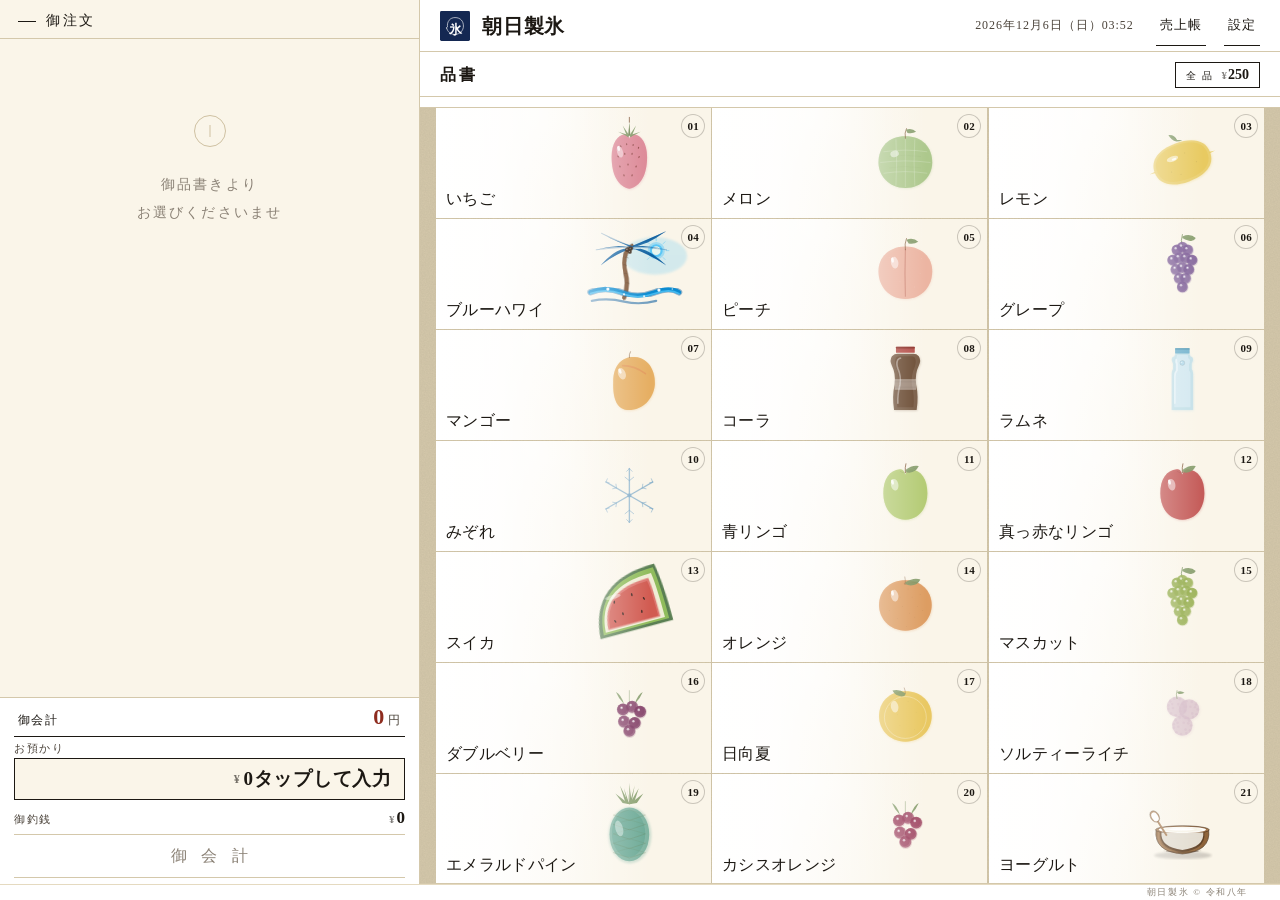
==== index.html @ 5a7b04eb "auto-save: 2026-04-27 23:45:50" ====
<!DOCTYPE html>
<html lang="ja">
<head>
<meta charset="UTF-8">
<!-- WCAG 2.1 AA: user-scalable=yes, maximum-scale=5 (Wave3 #9) -->
<meta name="viewport" content="width=device-width, initial-scale=1.0, viewport-fit=cover, maximum-scale=5, user-scalable=yes">
<!-- CSP: 自身のオリジンに限定。data: は SVG/icon用。inline style は SVGロゴで使用 (Wave3 #7) -->
<meta http-equiv="Content-Security-Policy" content="default-src 'self'; script-src 'self'; style-src 'self' 'unsafe-inline'; img-src 'self' data:; font-src 'self'; connect-src 'self'">
<title>朝日製氷 — POS</title>

<!-- PWA core -->
<link rel="manifest" href="./manifest.webmanifest">
<meta name="theme-color" content="#FAF5E9">

<!-- iOS standalone -->
<meta name="apple-mobile-web-app-capable" content="yes">
<meta name="mobile-web-app-capable" content="yes">
<meta name="apple-mobile-web-app-status-bar-style" content="default">
<meta name="apple-mobile-web-app-title" content="朝日製氷">
<meta name="apple-mobile-web-app-orientations" content="landscape">

<!-- Apple touch icons (大→小の順) -->
<link rel="apple-touch-icon" sizes="180x180" href="./icons/icon-180.png">
<link rel="apple-touch-icon" sizes="167x167" href="./icons/icon-167.png">
<link rel="apple-touch-icon" sizes="152x152" href="./icons/icon-152.png">
<link rel="apple-touch-icon" sizes="120x120" href="./icons/icon-120.png">

<!-- 自動リンク化抑止 (POS画面で誤動作防止) -->
<meta name="format-detection" content="telephone=no, date=no, address=no, email=no">

<link rel="stylesheet" href="./style.css">
</head>
<body>
<div class="app">

  <!-- View: POS (ヘッダーは flavor-panel 内に移動。カートは上端まで拡張) -->
  <div class="view view-pos active" id="view-pos">
    <aside class="cart-panel">
      <div class="cart-header">
        <div class="section-label">御注文</div>
        <!-- P0-08: section-en 廃止 -->
      </div>
      <div class="cart-list" id="cart-list"></div>
      <div class="checkout">
        <div class="totalbar">
          <div class="lbl">御会計</div>
          <!-- P1-11: 大金額は「円」suffix -->
          <div class="val"><span id="subtotal">0</span><span class="yen-suffix">円</span></div>
        </div>
        <div class="receive-block">
          <div class="receive-row">
            <div class="lbl">お預かり</div>
          </div>
          <!-- お預かり: タップでモーダル展開。インラインのテンキー削除でカート領域拡大 -->
          <button class="receive-display" id="received-display" type="button"
                  data-action="open-received-modal"
                  aria-label="お預かり金額を入力">
            <span class="rec-yen">¥</span><span class="rec-val" id="received-val">0</span>
            <span class="rec-hint">タップして入力</span>
          </button>
        </div>
        <div class="change-row">
          <div class="lbl">御釣銭</div>
          <!-- P0-07: 釣銭は墨に戻し、¥ prefix維持 (小金額側) -->
          <div class="val"><span class="yen">¥</span><span id="change">0</span></div>
        </div>
        <button class="cta" id="checkout" disabled>御 会 計</button>
      </div>
    </aside>

    <main class="flavor-panel">
      <!-- 朝日製氷ブランドバー (品書きの上、画面右半分のみ) -->
      <header class="header">
        <div class="brand">
          <!-- 暖簾デザイン: 紺地 + 円相 + 氷 -->
          <svg class="brand-mark" viewBox="0 0 64 64" xmlns="http://www.w3.org/2000/svg" aria-label="朝日製氷">
            <rect width="64" height="64" rx="3" fill="#142852"/>
            <!-- 円相 (enso) -->
            <path d="M 16 34
                     C 14 22, 22 14, 32 14
                     C 44 14, 50 22, 50 32
                     C 50 42, 42 50, 32 50
                     C 22 50, 16 44, 14 36"
                  fill="none" stroke="#FFFFFF" stroke-width="1.4" stroke-linecap="round" opacity="0.95"/>
            <ellipse cx="14" cy="36" rx="0.8" ry="1.4" fill="#FFFFFF" opacity="0.95"/>
            <!-- 氷 -->
            <text x="32" y="40"
                  font-family="'Hiragino Mincho ProN W6', 'Hiragino Mincho ProN', serif"
                  font-weight="900" font-size="28" fill="#FFFFFF"
                  text-anchor="middle" dominant-baseline="central">氷</text>
          </svg>
          <div class="brand-text">
            <div class="brand-name">朝日製氷</div>
          </div>
        </div>
        <div class="header-meta">
          <div class="clock" id="clock"></div>
          <div class="header-buttons" id="header-buttons">
            <button class="ledger-link" data-action="open-today">売上帳</button>
            <button class="ledger-link" data-action="go-settings">設定</button>
          </div>
        </div>
      </header>
      <div class="flavor-header">
        <div class="flavor-title">
          <span class="ja">品書</span>
        </div>
        <div class="price-rule" id="price-rule">
          <span class="word">全 品</span>
          <span class="num"><span class="yen">¥</span><span id="rule-price">250</span></span>
        </div>
      </div>
      <div class="flavor-grid" id="flavor-grid"></div>
    </main>
  </div>

  <!-- View: Ledger detail -->
  <div class="view view-ledger" id="view-ledger">
    <div class="doc-wrap">
      <button class="doc-back" data-action="go-pos">← レジに戻る</button>
      <div class="doc-headline">
        <div>
          <span class="ja">売上詳細</span>
          <!-- P0-08: 英字並記 廃止 -->
        </div>
      </div>
      <div class="period-presets">
        <button class="preset-btn" data-preset="7">直近7日</button>
        <button class="preset-btn" data-preset="30">直近30日</button>
        <button class="preset-btn" data-preset="90">直近90日</button>
        <button class="preset-btn" data-preset="month">今月</button>
        <button class="preset-btn" data-preset="all">全期間</button>
      </div>
      <div class="period-block">
        <span class="lbl">期間</span>
        <input type="date" class="date-input" id="ledger-from">
        <span class="period-tilde">〜</span>
        <input type="date" class="date-input" id="ledger-to">
        <button class="period-go" data-action="render-ledger">集計</button>
      </div>
      <div class="total-card">
        <div class="lbl">期 間 合 計</div>
        <!-- P1-11: 大金額「円」suffix -->
        <div class="val"><span id="ledger-total">0</span><span class="yen-suffix">円</span></div>
        <div class="meta" id="ledger-meta">取引 0 件 / 平均 ¥0</div>
      </div>
      <div class="doc-section-title">項目別 内訳</div>
      <table class="breakdown-table">
        <thead>
          <tr><th>項目</th><th>単価</th><th>個数</th><th>小計</th></tr>
        </thead>
        <tbody id="breakdown-body"></tbody>
      </table>
      <div class="doc-section-title">日別 売上</div>
      <table class="breakdown-table">
        <thead id="daily-thead"></thead>
        <tbody id="daily-body"></tbody>
      </table>
    </div>
  </div>

  <!-- View: Settings -->
  <div class="view view-settings" id="view-settings">
    <div class="doc-wrap">
      <button class="doc-back" data-action="go-pos">← レジに戻る</button>
      <div class="doc-headline">
        <div>
          <span class="ja">設定</span>
          <!-- P0-08: 英字並記 廃止 -->
        </div>
      </div>

      <!-- 品書き -->
      <div class="doc-section-title">
        <span>品書き</span>
        <span class="count" id="flavor-count"></span>
      </div>
      <table class="settings-table">
        <thead>
          <tr>
            <th style="width:32px;">順</th>
            <th style="width:48px;">色</th>
            <th>品名</th>
            <th style="text-align:right; width:120px;">価格 (円)</th>
            <th style="width:200px;"></th>
          </tr>
        </thead>
        <tbody id="settings-flavors"></tbody>
      </table>
      <button class="add-row-btn" data-action="add-flavor">＋ 新しい品を追加</button>

      <!-- トッピング -->
      <div class="doc-section-title">
        <span>トッピング</span>
        <span class="count" id="topping-count"></span>
      </div>
      <table class="settings-table">
        <thead>
          <tr>
            <th>名称</th>
            <th style="text-align:right; width:160px;">追加金額 (円)</th>
            <th style="width:120px;"></th>
          </tr>
        </thead>
        <tbody id="settings-toppings"></tbody>
      </table>
      <button class="add-row-btn" data-action="add-topping">＋ 新しいトッピングを追加</button>

      <!-- 営業中の動作 (Wake Lock) -->
      <div class="doc-section-title">
        <span>営業中の動作</span>
      </div>
      <div class="data-actions">
        <button id="wakelock-toggle" data-action="toggle-wakelock">スリープ防止: OFF</button>
      </div>
      <div class="info-note">
        営業中、画面を常に点灯させたい場合は有効化してください。バッテリー消費が増えます。
      </div>

      <!-- データ管理 -->
      <div class="doc-section-title">
        <span>データ管理</span>
      </div>
      <div class="data-actions">
        <button data-action="export-json">JSONバックアップを書き出し</button>
        <button data-action="import-json">JSONバックアップから復元</button>
        <button class="danger" data-action="reset-sample">サンプル取引履歴を削除</button>
        <button class="danger" data-action="clear-all-sales">全ての販売履歴を消去</button>
        <button class="danger" data-action="reset-settings">品書き・トッピングを初期値に戻す</button>
      </div>
      <div class="info-note">
        変更は入力欄から離れた瞬間に自動保存されます。販売履歴は会計完了の度にiPad内に書き込まれ、電源を切っても保持されます。<br>
        JSONバックアップは自宅Wi-Fi復帰時にiCloud Drive等へ保存することで、iPad故障時の備えになります。<br>
        ※ 価格・トッピングの変更は次回会計から反映されます。すでにカート内にある商品の価格は変わりません。
      </div>
      <!-- 最終バックアップ日時 (落とし穴3対策) -->
      <div class="backup-status" id="backup-status">バックアップ未取得</div>
      <input type="file" id="import-file" accept="application/json" hidden>
    </div>
  </div>

  <!-- Footer (P2-23) -->
  <footer class="app-footer">
    <span class="app-footer-mark">朝日製氷 © 令和八年</span>
  </footer>

</div>

<!-- Today's sales modal -->
<div class="modal-overlay" id="today-modal">
  <div class="modal">
    <div class="modal-title">本日の売上</div>
    <div class="today-date" id="today-date"></div>
    <div class="breakdown" id="today-breakdown"></div>
    <div class="bd-total">
      <div class="lbl">合 計</div>
      <div class="val"><span id="today-total">0</span><span class="yen-suffix">円</span></div>
    </div>
    <div class="bd-meta" id="today-meta"></div>

    <!-- 取引一覧 (会計後の修正用) -->
    <div class="tx-section">
      <div class="tx-section-title">本日の取引（誤りは削除可）</div>
      <div class="tx-list" id="today-transactions"></div>
    </div>

    <div class="modal-actions">
      <button data-action="close-today">閉じる</button>
      <button class="primary" data-action="go-ledger">詳細を見る →</button>
    </div>
  </div>
</div>

<!-- Toast (P1-16: 紙が浮いた表現 + P2-21 朝日製氷印) -->
<div class="toast" id="toast">
  <span class="toast-msg">御会計 完了</span>
</div>

<!-- 角印 SVG テンプレ (P2-21) - JSから innerHTML で挿入 -->
<template id="seal-svg">
  <svg class="seal" viewBox="0 0 16 16" xmlns="http://www.w3.org/2000/svg" aria-hidden="true">
    <rect x="0.5" y="0.5" width="15" height="15" fill="none" stroke="#B43A2A" stroke-width="1"/>
    <text x="8" y="11" font-family="Hiragino Mincho ProN, serif" font-size="10" font-weight="600" text-anchor="middle" fill="#B43A2A" letter-spacing="0">朝</text>
  </svg>
</template>

<script defer src="./app.js"></script>
</body>
</html>
---- style.css ----
/* ==========================================================================
   朝日製氷 POS — Stylesheet
   Design tokens: 生成り (paper) × 墨 (ink) × 朱 (shu) の三色基調
   全DESIGN_CRITIQUE.md P0/P1/P2 適用済み (skip: P1-15, P2-22, P2-25)
   ========================================================================== */

:root {
  --bg:        #FAF5E9;       /* 生成り (background) */
  --bg-2:      #F4EDDB;
  --paper:     #FFFFFF;
  --ink:       #1C1813;       /* 墨 */
  --ink-2:     #4A4239;
  --ink-3:     #8A8175;
  --hairline:  #E5DAC0;       /* 0.5px 区切り (P0-04) */
  --line:      #D4C8AB;       /* 1px 標準 (P0-04) */
  --line-2:    #CFC1A2;
  --rule:      #1C1813;       /* 1px 強調 */
  --rule-thick: #1C1813;      /* 2px 締め */
  --shu:       #B43A2A;       /* 朱 */
  --shu-2:     #8E2C1F;
  --ai:        #1F3A5F;
  --matcha:    #5F7142;

  --serif: "Hiragino Mincho ProN", "YuMincho", "Yu Mincho", serif;
  --sans:  "Hiragino Sans", "Hiragino Kaku Gothic ProN", "Yu Gothic", "Meiryo", system-ui, sans-serif;
  --num:   "Hiragino Mincho ProN", Georgia, "Times New Roman", serif;
}

/* ===== Reset / Base ===== */
* {
  box-sizing: border-box;
  margin: 0;
  padding: 0;
  -webkit-tap-highlight-color: transparent;
}

/* Wave3 #11: focus-visible (WCAG 2.1 AA 2.4.7) — キーボード操作時のみ朱の輪郭 */
*:focus-visible {
  outline: 2px solid var(--shu);
  outline-offset: 2px;
}
*:focus:not(:focus-visible) { outline: none; }

/* Android Chrome PWA でも viewport を完全拘束。
   html/bodyに position:fixed + inset:0 を入れることで pinch/scroll が外に漏れない */
html {
  height: 100%;
  width: 100%;
  overflow: hidden;
  touch-action: manipulation;
  position: fixed;
  inset: 0;
  overscroll-behavior: none;
}

body {
  height: 100%;
  width: 100%;
  overflow: hidden;
  font-family: var(--sans);
  color: var(--ink);
  background: var(--bg);
  user-select: none;
  -webkit-user-select: none;
  -webkit-font-smoothing: antialiased;
  -webkit-text-size-adjust: 100%;
  position: fixed;
  inset: 0;
  overscroll-behavior: none;
}

/* P1-10: 全数字に tabular + lining */
.item-price, .totalbar .val, .flavor-priceTag, .bd-row,
.total-card .val, .receive-input, .change-row .val,
#ledger-total, #today-total, .quick-btn, .clock,
.breakdown-table, .price-input, .date-input, .bd-total .val,
.flavor-num, .price-rule .num {
  font-feature-settings: "tnum" 1, "lnum" 1;
  font-variant-numeric: tabular-nums lining-nums;
}

/* P0-02: 漢字/カナ/欧文 letter-spacing をスクリプト別に */
.brand-name, .doc-headline .ja, .flavor-title .ja,
.section-label, .modal-title {
  font-feature-settings: "palt" 1, "pkna" 1;
}

.app {
  display: grid;
  grid-template-rows: 1fr 16px;            /* ヘッダーは flavor-panel 内へ移動。最上段はviewが直接占有 */
  height: 100vh;
  height: 100dvh;
  width: 100%;
  max-width: 100vw;
  margin: 0 auto;
  background: var(--paper);
  overflow: hidden;
}

/* ========== Header (flavor-panel 内に配置されるブランドバー) ========== */
.header {
  display: flex;
  justify-content: space-between;
  align-items: center;
  padding: 0 20px;
  height: 52px;                             /* グリッド外配置のため明示 */
  background: var(--paper);
  border-bottom: 1px solid var(--line);
  flex-wrap: nowrap;
  white-space: nowrap;
  flex-shrink: 0;                           /* flavor-panel が flex column なので縮まない */
}

.brand { display: flex; align-items: center; gap: 12px; flex-shrink: 0; }

/* P0-01: SVGロゴに置換 (52pxヘッダーに合わせて圧縮) */
.brand-mark {
  width: 30px;
  height: 30px;
  display: block;
  flex-shrink: 0;
}

.brand-text { display: flex; flex-direction: column; line-height: 1; }
.brand-name {
  font-family: var(--serif);
  font-size: 20px;               /* 26→20 */
  font-weight: 600;
  letter-spacing: 0.04em;
}

.header-meta { display: flex; align-items: center; gap: 22px; flex-wrap: nowrap; }

/* 時計を「2026年4月26日（土）13:45」明朝に (圧縮) */
.clock {
  font-family: var(--serif);
  font-size: 12px;               /* 13→12 */
  color: var(--ink-2);
  letter-spacing: 0.08em;
  white-space: nowrap;
}

.header-buttons { display: flex; gap: 18px; }
.ledger-link {
  font-family: var(--serif);
  font-size: 13px;               /* 14→13 */
  color: var(--ink);
  background: transparent;
  border: none;
  padding: 6px 4px;              /* 8/0→6/4 */
  cursor: pointer;
  letter-spacing: 0.08em;
  border-bottom: 1px solid var(--ink);
  transition: border-bottom-color 0.2s;
  min-height: 40px;              /* タッチターゲット (40で許容、ヘッダーが52px) */
  white-space: nowrap;
}
/* P0-07: hover時の朱変色廃止。罫線濃度のみで表現 */
.ledger-link:hover { border-bottom-color: var(--ink); border-bottom-width: 2px; }

/* ========== Footer (P2-23) ========== */
.app-footer {
  display: flex;
  align-items: center;
  justify-content: flex-end;
  padding: 0 32px;
  border-top: 1px solid var(--hairline);
  background: var(--paper);
}
.app-footer-mark {
  font-family: var(--serif);
  font-size: 9px;
  color: var(--ink-3);
  letter-spacing: 0.18em;
}

/* ========== Views ========== */
.view { display: none; min-height: 0; }
.view.active { display: grid; }
/* 実画面幅に追従。最小340px (チェックアウトが収まる最小)、最大420px、画面の34%目安 */
.view-pos { grid-template-columns: minmax(0, clamp(340px, 34vw, 420px)) minmax(0, 1fr); }
.view-ledger, .view-settings { grid-template-columns: 1fr; }

/* ========== LEFT: Cart Panel ========== */
.cart-panel {
  display: flex; flex-direction: column;
  background: var(--bg);
  border-right: 1px solid var(--line);
  min-height: 0;
}

/* 余白リズム圧縮版: ユーザー要求「カート部分も上下に動かさず全表示」優先 */
.cart-header {
  padding: 12px 18px 8px;        /* 22/22/14 → 12/18/8 */
  border-bottom: 1px solid var(--line);
  flex-shrink: 0;
}
.section-label {
  font-family: var(--serif);
  font-size: 14px;               /* 16→14 圧縮 */
  letter-spacing: 0.18em;
  display: flex; align-items: center; gap: 10px;
}
.section-label::before {
  content: '';
  display: inline-block;
  width: 18px; height: 1px;
  background: var(--ink);
}
/* P0-08: .section-en 廃止 */

.cart-list { flex: 1 1 0; min-height: 0; overflow-y: auto; padding: 12px 16px; -webkit-overflow-scrolling: touch; }
.cart-list::-webkit-scrollbar { width: 4px; }
.cart-list::-webkit-scrollbar-thumb { background: var(--line-2); border-radius: 2px; }

/* P0-09: 「氷」絵文字撤廃 → 32px極細円 + 1×12px墨線 */
.empty-cart {
  text-align: center;
  color: var(--ink-3);
  padding: 64px 20px 24px;
  font-family: var(--serif);
  font-size: 14px;
  letter-spacing: 0.15em;
  line-height: 2;
}
.empty-mark {
  width: 32px; height: 32px;
  margin: 0 auto 24px;
  border: 1px solid var(--line-2);
  border-radius: 50%;
  position: relative;
}
.empty-mark::after {
  content: '';
  position: absolute;
  top: 50%; left: 50%;
  width: 1px; height: 12px;
  background: var(--line-2);
  transform: translate(-50%, -50%);
}

.cart-item {
  background: var(--paper);
  border: 1px solid var(--line);
  margin-bottom: 8px;
  padding: 14px 16px 12px;
  position: relative;
  transition: border-color 0.2s;
}
.cart-item:hover { border-color: var(--line-2); }
.cart-item::before {
  content: '';
  position: absolute;
  left: 0; top: 0; bottom: 0;
  width: 3px;
  background: var(--flavor-color, var(--ink));
}
.item-row { display: flex; justify-content: space-between; align-items: baseline; }
.item-name {
  font-family: var(--serif);
  font-size: 18px; font-weight: 600;
  letter-spacing: 0.02em;        /* P0-02: カナ */
}
.item-price {
  font-family: var(--num);
  font-size: 18px; font-weight: 600;
  letter-spacing: 0.04em;
}
.item-price .yen { font-size: 13px; opacity: 0.65; margin-right: 1px; }

.toppings { display: flex; gap: 6px; margin-top: 10px; flex-wrap: wrap; }
.topping-chip {
  flex: 1 1 calc(33.333% - 4px);
  min-width: 0;
  background: var(--paper);
  border: 1px solid var(--line);
  padding: 7px 4px;
  font-size: 11px;
  color: var(--ink-2);
  cursor: pointer;
  text-align: center;
  transition: border-color 0.15s, box-shadow 0.15s;
  letter-spacing: 0.05em;
  line-height: 1.4;
  font-weight: 500;
  position: relative;
  min-height: 44px;
  font-family: var(--sans);
}
.topping-chip:hover { border-color: var(--ink-3); }
/* P1-14: active 状態を朱の極細罫線 + ◇印に変更 */
.topping-chip.active {
  background: var(--paper);
  border-color: var(--shu);
  color: var(--ink);
  box-shadow: inset 0 0 0 1px var(--shu);
}
.topping-chip.active::after {
  content: '';
  position: absolute;
  top: 4px; right: 4px;
  width: 5px; height: 5px;
  background: var(--shu);
  transform: rotate(45deg);
}
.topping-chip .topping-add {
  display: block;
  font-family: var(--num);
  font-size: 10px;
  margin-top: 2px;
  opacity: 0.65;
  font-feature-settings: "tnum" 1, "lnum" 1;
}
.topping-chip.active .topping-add { opacity: 0.7; }

.item-foot { display: flex; justify-content: flex-end; margin-top: 8px; }
.delete-btn {
  background: transparent;
  border: none;
  color: var(--ink-3);
  cursor: pointer;
  font-family: var(--serif);
  font-size: 11px;
  letter-spacing: 0.18em;
  border-bottom: 1px solid transparent;
  /* Wave3 #10: リンク扱い許容で 36px (削除はカートアイテム内テキストリンク) */
  padding: 8px 14px;
  min-height: 36px;
}
/* P0-07: hover時の朱変色廃止 */
.delete-btn:hover { color: var(--ink); border-bottom-color: var(--ink); }

/* ========== Checkout (CTA確実視認のため最圧縮) ========== */
.checkout {
  background: var(--paper);
  border-top: 1px solid var(--line);
  padding: 4px 14px 6px;         /* 8/16/10→4/14/6 でCTA確保 */
  flex-shrink: 0;
}
.totalbar {
  display: flex; justify-content: space-between; align-items: baseline;
  padding: 2px 4px 6px;
  border-bottom: 1px solid var(--ink);
  margin: 0 0 4px;
}
.totalbar .lbl {
  font-family: var(--serif);
  font-size: 12px;
  letter-spacing: 0.12em;
}
.totalbar .val {
  font-family: var(--num);
  font-size: 22px; font-weight: 600;
  color: var(--shu-2);
  letter-spacing: 0.02em;
}
/* P1-11: 大金額は ¥ → 「円」suffix */
.totalbar .val .yen-suffix,
.total-card .val .yen-suffix,
.bd-total .val .yen-suffix,
#today-total + .yen-suffix {
  font-family: var(--serif);
  font-size: 0.55em;
  margin-left: 0.3em;
  letter-spacing: 0.05em;
  color: var(--ink-2);
  font-weight: 500;
}

.receive-block { margin-bottom: 4px; }
.receive-row {
  display: flex; justify-content: space-between; align-items: baseline;
  margin-bottom: 2px;
}
.receive-row .lbl {
  font-family: var(--serif);
  font-size: 11px;
  color: var(--ink-2);
  letter-spacing: 0.14em;
}
/* お預かり: input を排除し div display 化 (iPadネイティブ数字キーボード呼び出し防止) */
.receive-display {
  width: 100%;
  background: var(--bg);
  border: 1px solid var(--ink);                 /* 入力先として目立つよう墨枠 */
  padding: 7px 12px;
  font-family: var(--num);
  font-size: 19px;
  font-weight: 600;
  letter-spacing: 0.04em;
  text-align: right;
  min-height: 40px;
  color: var(--ink);
  display: flex;
  align-items: center;
  justify-content: flex-end;
  user-select: none;
  -webkit-user-select: none;
  font-feature-settings: "tnum" 1, "lnum" 1;
}
.receive-display .rec-yen {
  font-size: 12px;
  margin-right: 3px;
  opacity: 0.6;
}

/* テンキー (4×3 圧縮で CTA 視認確保) */
.numpad {
  display: grid;
  grid-template-columns: repeat(4, 1fr);
  gap: 2px;                        /* 3→2 */
  margin-top: 4px;
}
.np-btn {
  background: var(--paper);
  border: 1px solid var(--line);
  padding: 0;
  font-family: var(--num);
  font-size: 16px;
  font-weight: 500;
  color: var(--ink);
  cursor: pointer;
  min-height: 38px;                /* 42→38 圧縮 (3×38=114) */
  letter-spacing: 0;
  transition: background 0.08s, border-color 0.12s, color 0.08s;
  touch-action: manipulation;
  -webkit-user-select: none;
  user-select: none;
  border-radius: 0;
  font-feature-settings: "tnum" 1, "lnum" 1;
}
.np-btn:hover { background: var(--bg); border-color: var(--ink-3); }
.np-btn:active {
  background: var(--ink);
  color: var(--bg);
  border-color: var(--ink);
}
.np-fn {
  font-family: var(--serif);
  font-size: 14px;
  color: var(--ink-2);
}
.np-fn:active {
  background: var(--shu);
  color: var(--bg);
  border-color: var(--shu);
}
.receive-input::placeholder { color: var(--ink-3); font-weight: 400; opacity: 0.7; }
.receive-input:focus {
  outline: none;
  border-color: var(--ink);
  background: var(--paper);
}

.quick-amounts {
  display: grid;
  grid-template-columns: repeat(4, 1fr);   /* 5→4 (消去はnumpadへ統合) */
  gap: 3px;
  margin-top: 4px;
}
.quick-btn {
  background: transparent;
  border: 1px solid var(--line);
  padding: 7px 0;
  font-family: var(--num);
  font-size: clamp(10px, 1.05vw, 12px);  /* 狭い画面でも overflow しないよう適応 */
  color: var(--ink);
  cursor: pointer;
  letter-spacing: 0;
  transition: border-color 0.15s, background 0.15s;
  min-height: 36px;
  white-space: nowrap;
  overflow: hidden;
}
/* P0-07: hover 朱廃止 → 墨で表現 */
.quick-btn:hover { background: var(--bg); border-color: var(--ink); }
.quick-btn.clear {
  color: var(--ink-3);
  font-family: var(--serif);
  font-size: 12px;
  letter-spacing: 0.18em;
}

/* 釣銭は墨 */
.change-row {
  display: flex; justify-content: space-between; align-items: baseline;
  padding: 4px 0 6px;            /* 6/0/8→4/0/6 */
}
.change-row .lbl {
  font-family: var(--serif);
  font-size: 11px;
  color: var(--ink-2);
  letter-spacing: 0.14em;
}
.change-row .val {
  font-family: var(--num);
  font-size: 17px; font-weight: 600;
  color: var(--ink);
}
.change-row .val .yen { font-size: 11px; opacity: 0.55; margin-right: 2px; }

/* CTA: 確実視認のため最圧縮 */
.cta {
  width: 100%;
  background: var(--ink);
  color: var(--bg);
  border-top: 1px solid var(--ink);
  border-bottom: 1px solid var(--ink);
  border-left: none; border-right: none;
  padding: 10px;                 /* 12→10 */
  font-family: var(--serif);
  font-size: 16px;
  font-weight: 400;
  letter-spacing: 0.32em;
  text-indent: 0.32em;
  cursor: pointer;
  transition: background 0.2s;
  position: relative;
  min-height: 44px;              /* 52→44 */
}
.cta::after {
  content: '';
  position: absolute;
  right: 18px; top: 50%;
  width: 4px; height: 4px;       /* P0-06: 4px朱三角 */
  background: var(--shu);
  transform: translateY(-50%) rotate(45deg);
}
/* P0-07: hover時の朱反転を更に濃い墨に */
.cta:hover { background: #0E0A06; }
.cta:disabled {
  background: transparent;
  color: var(--ink-3);
  border-top-color: var(--line);
  border-bottom-color: var(--line);
  cursor: not-allowed;
}
.cta:disabled::after { display: none; }
.cta:disabled:hover { background: transparent; }

/* ========== Flavor Grid ========== */
.flavor-panel {
  display: flex; flex-direction: column;
  min-height: 0;
  background: var(--paper);
}
/* flavor-header: ヘッダーをスリムに (ユーザー要求: レモンの上に全要素が収まる) */
.flavor-header {
  display: flex; justify-content: space-between; align-items: center;
  padding: 10px 20px 8px;        /* 16/32/12 → 10/20/8 */
  border-bottom: 1px solid var(--line);
  flex-shrink: 0;
}
.flavor-title { display: flex; align-items: baseline; gap: 12px; }
.flavor-title .ja {
  font-family: var(--serif);
  font-size: 16px;               /* 22→16 圧縮 */
  letter-spacing: 0.18em;
  font-weight: 600;
}
/* P0-08: .flavor-title .en 廃止 */

.price-rule {
  display: flex; align-items: baseline; gap: 8px;
  border: 1px solid var(--ink);
  padding: 4px 10px;             /* 6/14 → 4/10 */
}
.price-rule .word {
  font-family: var(--serif);
  font-size: 10px;
  letter-spacing: 0.16em;
}
.price-rule .num {
  font-family: var(--num);
  font-size: 14px;               /* 17→14 */
  font-weight: 600;
}
.price-rule .num .yen { font-size: 11px; opacity: 0.55; margin-right: 1px; }
.price-rule.hidden { display: none; }

/* 品書グリッド: ユーザー要求「3列固定、下に長くなる」
 * 列順: 1,2,3 / 4,5,6 / 7,8,9 ...
 * grid-auto-flow: row (default) で row-fill = 「いちごの下が4番のブルーハワイ」を実現 */
.flavor-grid {
  flex: 1 1 0;
  min-height: 0;
  display: grid;
  grid-template-columns: repeat(3, minmax(0, 1fr));   /* 4列→3列固定 */
  grid-auto-rows: 110px;                              /* 100→110 行を少し高く */
  gap: 1px;
  padding: 0 16px 16px;                               /* 24→16 圧縮 */
  margin-top: 10px;                                   /* 16→10 */
  background-color: var(--line);
  background-image: url("data:image/svg+xml;utf8,<svg xmlns='http://www.w3.org/2000/svg' width='200' height='200'><filter id='n'><feTurbulence type='fractalNoise' baseFrequency='0.75' numOctaves='2' seed='3'/><feColorMatrix values='0 0 0 0 0.11 0 0 0 0 0.09 0 0 0 0 0.07 0 0 0 0.075 0'/></filter><rect width='200' height='200' filter='url(%23n)'/></svg>");
  background-size: 200px 200px;
  background-repeat: repeat;
  background-blend-mode: multiply;
  border-top: 1px solid var(--line);
  border-bottom: 1px solid var(--line);
  overflow-y: auto;
  overflow-x: hidden;
  align-content: start;
  -webkit-overflow-scrolling: touch;
  scroll-padding-bottom: 24px;
}
/* 最終行(#31)が必ず完全に見えるよう、grid の最後にスクロール用の余白を確保 */
.flavor-grid::after {
  content: '';
  grid-column: 1 / -1;
  height: 32px;
}
.flavor-grid::-webkit-scrollbar { width: 3px; }     /* Absol P1: 6→3、和に馴染ませる */
.flavor-grid::-webkit-scrollbar-thumb { background: var(--ink-3); border-radius: 0; }

/* P0-05 + perf最適化: セル */
.flavor-cell {
  background: var(--paper);
  border: none;
  cursor: pointer;
  padding: 10px 8px 8px 10px;     /* 横方向縮小: 12/12 → 8/10 で味名により広いスペース */
  display: flex; flex-direction: column;
  align-items: stretch; justify-content: flex-end;
  text-align: left;
  transition: background 0.12s;
  position: relative;
  overflow: hidden;
  min-height: 110px;
  min-width: 0;                   /* 横overflow防止: gridセルが縮められるように */
  font-family: inherit;
  color: inherit;
  /* perf: 画面外セルは描画スキップ */
  content-visibility: auto;
  contain-intrinsic-size: auto 110px;
}
/* 味イメージ画像を背景に。kinari-zen-overhead 統一スタイル準拠 */
.flavor-cell.has-image {
  background-image: var(--flavor-bg);
  background-size: cover;
  background-position: right center;
  background-repeat: no-repeat;
}
/* テキスト可読性を担保するため左側に生成り→透明のグラデを敷く */
.flavor-cell.has-image::after {
  content: '';
  position: absolute;
  inset: 0;
  background: linear-gradient(90deg,
    var(--paper) 0%,
    rgba(255,255,255,0.92) 22%,
    rgba(255,255,255,0.55) 48%,
    rgba(255,255,255,0) 78%);
  pointer-events: none;
  z-index: 0;
}
.flavor-cell.has-image .flavor-name,
.flavor-cell.has-image .flavor-priceTag {
  position: relative;
  z-index: 1;
}
/* 上端3px帯 → 左1.5px縦線 */
.flavor-cell::before {
  content: '';
  position: absolute;
  top: 14px; bottom: 14px; left: 0;
  width: 1.5px; height: auto;
  background: var(--flavor-color);
  opacity: 0.85;
}
.flavor-cell:hover { background: var(--bg); }
.flavor-cell:active::after {
  content: '';
  position: absolute; inset: 0;
  background: var(--shu);
  opacity: 0.06;
  animation: pulse 0.3s ease-out;
  pointer-events: none;
}
@keyframes pulse { from { opacity: 0.14; } to { opacity: 0; } }

/* 番号: 円形ピル + normalで視認性最大化 (italic破綻回避) */
.flavor-num {
  position: absolute;
  top: 6px;
  right: 6px;
  width: 24px;
  height: 24px;
  border-radius: 50%;                        /* 円形 */
  background: rgba(250, 245, 233, 0.96);
  border: 0.5px solid rgba(28,24,19,0.22);
  display: flex;
  align-items: center;
  justify-content: center;
  font-family: var(--num);
  font-size: 11px;
  color: var(--ink);
  letter-spacing: 0.02em;
  z-index: 3;                                 /* has-image overlay と同等以上を保証 */
  line-height: 1;
  font-weight: 600;
}
.flavor-name {
  font-family: var(--serif);
  font-size: clamp(13px, 1.4vw, 16px);    /* 実画面幅に追従、狭い画面で自動縮小 */
  font-weight: 500;
  letter-spacing: 0.02em;                  /* 余白を稼ぐ */
  line-height: 1.3;
  margin-top: auto;
  word-break: break-all;                   /* 万が一の長い味名でも overflow しない */
  overflow-wrap: anywhere;
}
.flavor-priceTag {
  font-family: var(--num);
  font-size: 11px;
  color: var(--ink-2);
  margin-top: 4px;
}
.flavor-priceTag .yen { font-size: 9px; opacity: 0.55; margin-right: 1px; }

/* P2-24: 空セルに直径2px墨点 */
.flavor-cell.empty {
  cursor: default;
  pointer-events: none;
}
.flavor-cell.empty::before { display: none; }
.flavor-cell.empty::after {
  content: '';
  position: absolute;
  top: 50%; left: 50%;
  width: 2px; height: 2px;
  background: var(--line);
  border-radius: 50%;
  transform: translate(-50%, -50%);
  animation: none;
  opacity: 1;
}

/* ========== Today modal ========== */
/* P1-17: overlay は生成り側を強くした半透明 (perf: blur半径削減 4→2) */
.modal-overlay {
  position: fixed; inset: 0;
  background: rgba(250, 245, 233, 0.92);
  -webkit-backdrop-filter: blur(2px);
  backdrop-filter: blur(2px);
  display: none; align-items: center; justify-content: center;
  z-index: 100;
}
.modal-overlay.show { display: flex; }
.modal {
  background: var(--paper);
  border: 1px solid var(--ink);
  width: 480px;
  max-width: 92vw;
  padding: 32px 40px;
  max-height: 88vh;
  overflow-y: auto;
  position: relative;
}
.modal-title {
  font-family: var(--serif);
  font-size: 19px;
  letter-spacing: 0.18em;
  padding-bottom: 16px;
  border-bottom: 1px solid var(--line);
}
/* P0-08: .modal-title-en 廃止 */

.today-date {
  font-family: var(--serif);
  font-size: 13px;
  color: var(--ink-2);
  letter-spacing: 0.1em;
  margin-top: 16px;
  margin-bottom: 4px;
}
.breakdown { margin-top: 16px; }
.bd-row {
  display: grid;
  grid-template-columns: 1fr auto auto auto;
  gap: 12px;
  align-items: baseline;
  padding: 10px 0;
  border-bottom: 1px solid var(--hairline);
  font-family: var(--num);
  font-size: 14px;
}
.bd-row .name { font-family: var(--serif); font-size: 14px; letter-spacing: 0.04em; }
.bd-row .unit { color: var(--ink-3); font-size: 12px; min-width: 50px; text-align: right; }
.bd-row .qty { font-weight: 600; min-width: 55px; text-align: right; }
.bd-row .qty .x { color: var(--ink-3); font-size: 11px; margin-right: 2px; }
.bd-row .sum { font-weight: 600; min-width: 80px; text-align: right; }
.bd-row .sum .yen { font-size: 11px; opacity: 0.55; margin-right: 1px; }

.bd-total {
  display: flex; justify-content: space-between; align-items: baseline;
  padding: 16px 0 8px;
  margin-top: 8px;
  border-top: 2px solid var(--ink);     /* P0-04: 2px締め */
}
.bd-total .lbl { font-family: var(--serif); font-size: 14px; letter-spacing: 0.18em; }
.bd-total .val { font-family: var(--num); font-size: 26px; font-weight: 600; }

.bd-meta {
  font-size: 11px;
  color: var(--ink-3);
  letter-spacing: 0.1em;
  margin-top: 4px;
  text-align: right;
  font-family: var(--serif);
}

/* 取引一覧 (誤会計の修正用) */
.tx-section {
  margin-top: 18px;
  padding-top: 14px;
  border-top: 1px solid var(--line);
}
.tx-section-title {
  font-family: var(--serif);
  font-size: 12px;
  color: var(--ink-2);
  letter-spacing: 0.16em;
  margin-bottom: 8px;
}
.tx-list {
  max-height: 220px;
  overflow-y: auto;
  border: 1px solid var(--line);
  background: var(--bg);
}
.tx-list::-webkit-scrollbar { width: 4px; }
.tx-list::-webkit-scrollbar-thumb { background: var(--line-2); border-radius: 2px; }
.tx-empty {
  padding: 16px 12px;
  text-align: center;
  color: var(--ink-3);
  font-family: var(--serif);
  font-size: 12px;
  letter-spacing: 0.1em;
}
.tx-row {
  display: grid;
  grid-template-columns: 50px 1fr auto auto;
  gap: 8px;
  align-items: center;
  padding: 8px 10px;
  border-bottom: 1px solid var(--line);
  font-size: 12px;
  background: var(--paper);
}
.tx-row:last-child { border-bottom: none; }
.tx-time {
  font-family: var(--num);
  color: var(--ink-2);
  font-size: 11px;
  letter-spacing: 0.04em;
}
.tx-items {
  font-family: var(--serif);
  color: var(--ink);
  font-size: 12px;
  letter-spacing: 0.02em;
  overflow: hidden;
  text-overflow: ellipsis;
  white-space: nowrap;
}
.tx-tops {
  color: var(--shu);
  font-size: 10px;
  margin-left: 4px;
  letter-spacing: 0;
}
.tx-total {
  font-family: var(--num);
  font-size: 13px;
  font-weight: 600;
  color: var(--ink);
  white-space: nowrap;
}
.tx-delete {
  font-family: var(--serif);
  font-size: 11px;
  color: var(--ink-3);
  background: transparent;
  border: 1px solid var(--line);
  padding: 4px 10px;
  cursor: pointer;
  letter-spacing: 0.1em;
  min-height: 32px;
  white-space: nowrap;
}
.tx-delete:hover {
  color: var(--shu);
  border-color: var(--shu);
}

.modal-actions {
  display: flex; gap: 10px;
  margin-top: 28px;
}
.modal-actions button {
  flex: 1;
  padding: 14px;
  border: 1px solid var(--line);
  background: var(--paper);
  font-family: var(--serif);
  font-size: 13px;
  cursor: pointer;
  letter-spacing: 0.18em;
  color: var(--ink);
  transition: background 0.2s, border-color 0.2s;
  min-height: 48px;
}
.modal-actions button:hover { background: var(--bg); border-color: var(--ink); }
.modal-actions .primary {
  background: var(--ink);
  color: var(--bg);
  border-color: var(--ink);
}
/* P0-07: hover の朱反転を濃い墨に */
.modal-actions .primary:hover { background: #0E0A06; border-color: #0E0A06; }

/* ========== Ledger / Settings shared shell ========== */
.doc-wrap {
  overflow-y: auto;
  padding: 32px 48px 64px;
  max-width: 1040px;
  width: 100%;
  margin: 0 auto;
  -webkit-overflow-scrolling: touch;
}
.doc-back {
  background: transparent;
  border: none;
  font-family: var(--serif);
  font-size: 13px;
  color: var(--ink-2);
  cursor: pointer;
  /* Wave3 #10: タッチターゲット 44pt 保証 */
  padding: 11px 16px;
  letter-spacing: 0.1em;
  border-bottom: 1px solid var(--ink-3);
  min-height: 44px;
}
.doc-back:hover { color: var(--ink); border-bottom-color: var(--ink); }

.doc-headline {
  margin-top: 24px;
  padding-bottom: 18px;
  border-bottom: 1px solid var(--line);
  display: flex; justify-content: space-between; align-items: flex-end;
}
.doc-headline .ja {
  font-family: var(--serif);
  font-size: 28px;
  letter-spacing: 0.08em;
  font-weight: 600;
}
/* P0-08: .doc-headline .en 廃止 */

.doc-section-title {
  font-family: var(--serif);
  font-size: 15px;
  letter-spacing: 0.18em;
  margin: 40px 0 16px;
  padding-bottom: 8px;
  border-bottom: 1px solid var(--line);
  display: flex; justify-content: space-between; align-items: baseline;
}
.doc-section-title .count {
  font-family: var(--num);
  font-size: 12px;
  color: var(--ink-3);
  letter-spacing: 0.05em;
}

/* ========== Ledger ========== */
.period-presets {
  display: flex; gap: 6px;
  margin-bottom: 24px;
  margin-top: 24px;
  flex-wrap: wrap;
}
.preset-btn {
  background: transparent;
  border: 1px solid var(--line);
  /* Wave3 #10: タッチターゲット 44pt 保証 */
  padding: 14px 20px;
  font-family: var(--serif);
  font-size: 12px;
  color: var(--ink-2);
  letter-spacing: 0.1em;
  cursor: pointer;
  transition: border-color 0.15s, color 0.15s;
  min-height: 44px;
}
.preset-btn:hover { border-color: var(--ink); color: var(--ink); }

.period-block {
  display: flex; align-items: center; gap: 10px;
  margin-bottom: 24px;
  flex-wrap: wrap;
}
.period-block .lbl {
  font-family: var(--serif);
  font-size: 13px;
  letter-spacing: 0.14em;
  color: var(--ink-2);
  margin-right: 8px;
}
.date-input {
  border: 1px solid var(--line);
  background: var(--bg);
  padding: 10px 13px;
  font-family: var(--num);
  font-size: 14px;
  color: var(--ink);
  min-height: 44px;
  border-radius: 0;
}
.date-input:focus { outline: none; border-color: var(--ink); }
.period-tilde { font-family: var(--serif); color: var(--ink-3); }
.period-go {
  margin-left: 8px;
  background: var(--ink);
  color: var(--bg);
  border: 1px solid var(--ink);
  padding: 10px 22px;
  font-family: var(--serif);
  font-size: 13px;
  letter-spacing: 0.18em;
  cursor: pointer;
  min-height: 44px;
}
/* P0-07: hover の朱を濃い墨に */
.period-go:hover { background: #0E0A06; border-color: #0E0A06; }

/* P1-18: total-card → 揚げ底の枠 */
.total-card {
  background: transparent;
  border: none;
  border-top: 2px solid var(--ink);
  border-bottom: 1px solid var(--line);
  padding: 32px 8px 24px;
  margin-bottom: 8px;
  display: grid;
  grid-template-columns: 1fr auto;
  align-items: baseline;
}
.total-card .lbl {
  font-family: var(--serif);
  font-size: 13px;
  letter-spacing: 0.22em;
  color: var(--ink-2);
}
.total-card .val {
  font-family: var(--num);
  font-size: 48px;
  font-weight: 600;
  color: var(--ink);
}

.total-card .meta {
  font-size: 11px;
  color: var(--ink-3);
  letter-spacing: 0.1em;
  grid-column: 1 / -1;
  margin-top: 12px;
  font-family: var(--serif);
}

.breakdown-table {
  width: 100%;
  border-collapse: collapse;
}
.breakdown-table th, .breakdown-table td {
  padding: 12px 8px;
  text-align: right;
  font-family: var(--num);
  font-size: 13px;
  border-bottom: 1px solid var(--hairline);
}
.breakdown-table th {
  font-family: var(--serif);
  font-weight: 600;
  color: var(--ink-2);
  letter-spacing: 0.12em;
  font-size: 11px;
  text-align: right;
  border-bottom: 1px solid var(--line-2);
}
.breakdown-table td:first-child, .breakdown-table th:first-child {
  text-align: left;
  font-family: var(--serif);
}
/* P1-19: tr:hover 背景廃止 → 罫線濃度 */
.breakdown-table tr:hover td {
  background: transparent;
  border-bottom: 1px solid var(--ink);
}
.breakdown-table .yen { font-size: 10px; opacity: 0.55; }

/* ========== Settings ========== */
.settings-table {
  width: 100%;
  border-collapse: collapse;
}
.settings-table th, .settings-table td {
  padding: 4px 8px;
  border-bottom: 1px solid var(--hairline);
  vertical-align: middle;
}
.settings-table th {
  font-family: var(--serif);
  text-align: left;
  font-size: 11px;
  color: var(--ink-2);
  letter-spacing: 0.12em;
  padding: 12px 8px;
  border-bottom: 1px solid var(--line-2);
}
.settings-table td.col-num {
  font-family: var(--num);
  font-size: 12px;
  color: var(--ink-3);
  width: 32px;
  text-align: center;
}
.settings-table td.col-color { width: 44px; }
.settings-table td.col-actions { width: 200px; }
.settings-table td.col-price { width: 130px; }

.settings-table .name-input {
  border: 1px solid transparent;
  background: transparent;
  font-family: var(--serif);
  font-size: 15px;
  font-weight: 600;
  padding: 10px 10px;
  width: 100%;
  color: var(--ink);
  letter-spacing: 0.04em;
  border-radius: 0;
  min-height: 44px;
}
.settings-table .price-input {
  border: 1px solid transparent;
  background: transparent;
  font-family: var(--num);
  font-size: 15px;
  font-weight: 600;
  padding: 10px 10px;
  width: 100%;
  color: var(--ink);
  text-align: right;
  border-radius: 0;
  min-height: 44px;
  font-feature-settings: "tnum" 1, "lnum" 1;
}
.settings-table input.name-input:hover,
.settings-table input.price-input:hover {
  background: var(--bg);
}
.settings-table input.name-input:focus,
.settings-table input.price-input:focus {
  outline: none;
  border-color: var(--ink);
  background: var(--paper);
}
.settings-table input[type="color"] {
  width: 32px; height: 32px;
  border: 1px solid var(--line);
  cursor: pointer;
  padding: 0;
  background: transparent;
  border-radius: 0;
}

.row-actions {
  display: flex; gap: 4px;
  align-items: center;
  justify-content: flex-end;
}
.icon-btn {
  background: transparent;
  border: 1px solid var(--line);
  /* Wave3 #10: タッチターゲット 44pt 保証 */
  padding: 11px 14px;
  font-family: var(--serif);
  font-size: 11px;
  color: var(--ink-2);
  cursor: pointer;
  letter-spacing: 0.1em;
  min-width: 44px;
  min-height: 44px;
  display: inline-flex;
  align-items: center;
  justify-content: center;
}
.icon-btn:hover { background: var(--bg); border-color: var(--ink); color: var(--ink); }
/* P0-07: danger hover も墨で */
.icon-btn.danger:hover { color: var(--ink); border-color: var(--ink); }
/* P1-20: arrow ボタン (SVG ホスト) */
.icon-btn.arrow {
  padding: 8px 10px;
  line-height: 1;
}
.icon-btn.arrow svg {
  display: block;
  fill: currentColor;
}
.icon-btn[disabled] { opacity: 0.3; cursor: not-allowed; }

.add-row-btn {
  background: transparent;
  border: 1px dashed var(--line-2);
  padding: 16px;
  width: 100%;
  font-family: var(--serif);
  font-size: 13px;
  color: var(--ink-2);
  letter-spacing: 0.18em;
  cursor: pointer;
  margin: 16px 0 8px;
  transition: background 0.15s, border-color 0.15s, color 0.15s;
  min-height: 48px;
}
.add-row-btn:hover {
  background: var(--bg);
  border-color: var(--ink);
  color: var(--ink);
  border-style: solid;
}

.data-actions {
  display: flex; gap: 10px;
  flex-wrap: wrap;
  margin-top: 12px;
}
.data-actions button {
  background: var(--paper);
  border: 1px solid var(--line);
  padding: 14px 22px;
  font-family: var(--serif);
  font-size: 13px;
  color: var(--ink);
  cursor: pointer;
  letter-spacing: 0.16em;
  transition: background 0.15s, border-color 0.15s;
  min-height: 48px;
}
.data-actions button:hover { background: var(--bg); border-color: var(--ink); }
.data-actions button.danger:hover { color: var(--ink); border-color: var(--ink); }

.saved-flash {
  animation: flashSaved 0.6s ease-out;
}
@keyframes flashSaved {
  0% { background: rgba(95,113,66,0.18); }
  100% { background: transparent; }
}

.info-note {
  font-family: var(--sans);
  font-size: 11px;
  color: var(--ink-3);
  letter-spacing: 0.05em;
  margin-top: 12px;
  line-height: 1.8;
}

.backup-status {
  font-family: var(--serif);
  font-size: 12px;
  color: var(--ink-2);
  letter-spacing: 0.08em;
  margin-top: 16px;
  padding: 12px 0 8px;
  border-top: 1px solid var(--hairline);
}

/* ========== Toast ========== */
/* P1-16: easing 変更 + 紙が浮いた表現 + P2-21 印 */
.toast {
  position: fixed; top: 32px; left: 50%;
  transform: translateX(-50%) translateY(-120px);
  background: var(--paper);
  color: var(--ink);
  padding: 16px 32px;
  font-family: var(--serif);
  font-size: 15px;
  letter-spacing: 0.18em;
  border: 1px solid var(--ink);
  box-shadow: 0 1px 0 var(--ink), 0 8px 24px rgba(28, 24, 19, 0.08);
  transition: transform 0.6s cubic-bezier(0.16, 1, 0.3, 1);
  z-index: 200;
  display: flex;
  align-items: center;
  gap: 14px;
}
.toast.show { transform: translateX(-50%) translateY(0); }

/* P2-21: 朝日製氷 印 (角印 SVG) */
.toast .seal {
  display: inline-block;
  width: 15px; height: 15px;
  flex-shrink: 0;
  opacity: 0.85;
}

.toast button {
  margin-left: 10px;
  border: 1px solid var(--ink);
  background: transparent;
  color: var(--ink);
  padding: 10px 20px;            /* 6/14 → 10/20、タッチ確実に */
  font-family: var(--serif);
  font-size: 13px;
  letter-spacing: 0.18em;
  cursor: pointer;
  min-height: 44px;              /* 32 → 44 (WCAG タッチターゲット保証) */
  font-weight: 500;
  touch-action: manipulation;    /* タップ遅延無し */
}
.toast button:hover { background: var(--ink); color: var(--paper); }
.toast button:active { background: var(--ink); color: var(--paper); }
.toast button:disabled { opacity: 0.55; cursor: not-allowed; }

/* ========== Misc ========== */
[hidden] { display: none !important; }

/* iOS standalone safe-area (将来対応) */
@supports (padding: env(safe-area-inset-bottom)) {
  .app {
    padding-bottom: env(safe-area-inset-bottom);
  }
}
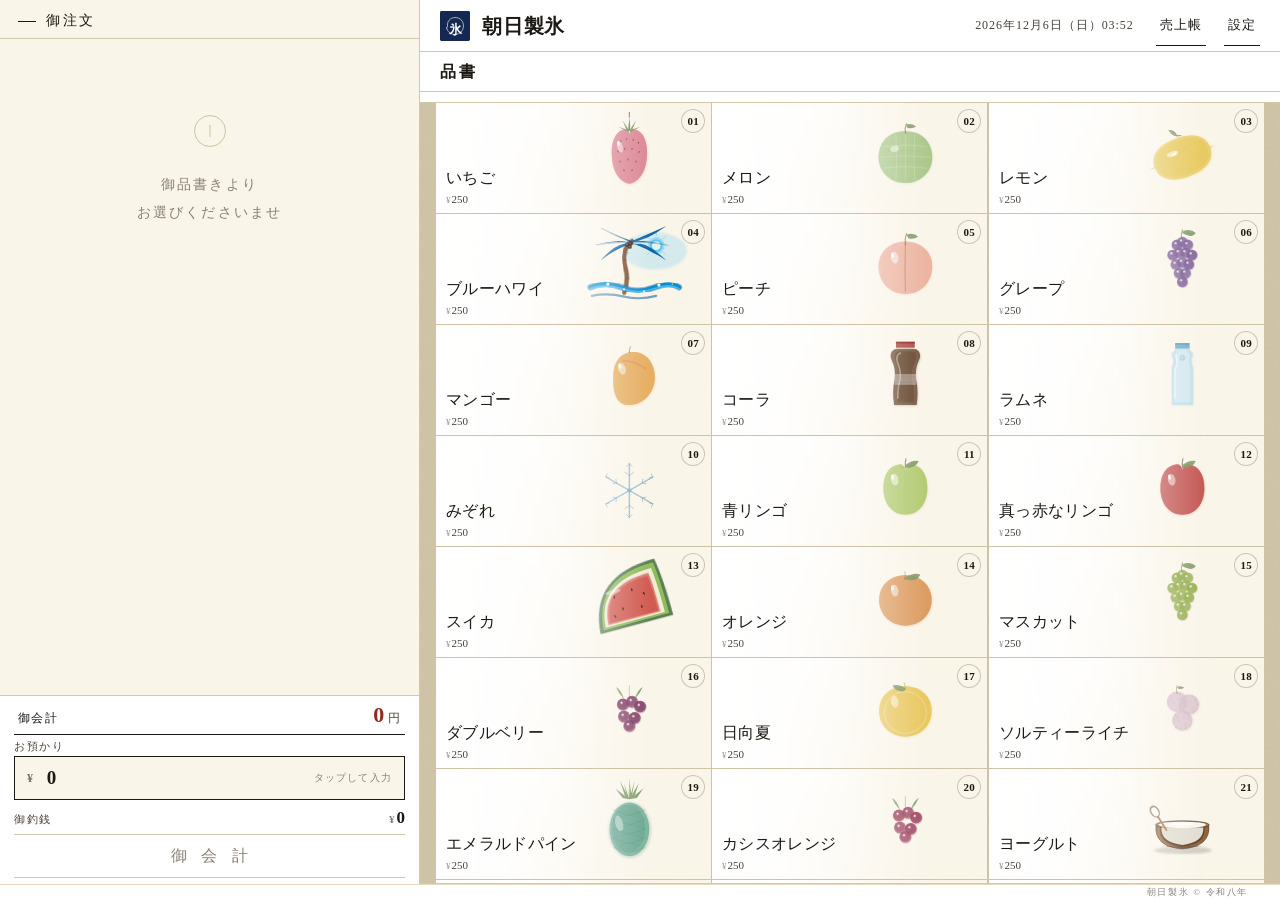
==== commit f9bf98be: "auto-save: 2026-04-27 23:56:11" ====
--- a/index.html
+++ b/index.html
@@ -246,6 +246,34 @@
 
 </div>
 
+<!-- お預かり金額入力モーダル (アプリ内テンキー) -->
+<div class="modal-overlay" id="received-modal" role="dialog" aria-modal="true" aria-labelledby="received-modal-title">
+  <div class="modal modal-numpad">
+    <button class="modal-close" type="button" data-action="close-received-modal" aria-label="閉じる">×</button>
+    <div class="modal-title" id="received-modal-title">お預かり金額</div>
+    <div class="received-display-large">
+      <span class="rec-yen">¥</span><span class="rec-val" id="received-val-modal">0</span>
+    </div>
+    <div class="numpad" id="numpad">
+      <button class="np-btn" type="button" data-action="np-num" data-num="7">7</button>
+      <button class="np-btn" type="button" data-action="np-num" data-num="8">8</button>
+      <button class="np-btn" type="button" data-action="np-num" data-num="9">9</button>
+      <button class="np-btn np-fn" type="button" data-action="np-del" aria-label="一文字削除">⌫</button>
+      <button class="np-btn" type="button" data-action="np-num" data-num="4">4</button>
+      <button class="np-btn" type="button" data-action="np-num" data-num="5">5</button>
+      <button class="np-btn" type="button" data-action="np-num" data-num="6">6</button>
+      <button class="np-btn np-fn" type="button" data-action="np-clear" aria-label="消去">消</button>
+      <button class="np-btn" type="button" data-action="np-num" data-num="1">1</button>
+      <button class="np-btn" type="button" data-action="np-num" data-num="2">2</button>
+      <button class="np-btn" type="button" data-action="np-num" data-num="3">3</button>
+      <button class="np-btn" type="button" data-action="np-num" data-num="0">0</button>
+    </div>
+    <div class="modal-actions">
+      <button class="primary" type="button" data-action="close-received-modal">確定</button>
+    </div>
+  </div>
+</div>
+
 <!-- Today's sales modal -->
 <div class="modal-overlay" id="today-modal">
   <div class="modal">
--- a/style.css
+++ b/style.css
@@ -242,8 +242,8 @@
 .cart-item {
   background: var(--paper);
   border: 1px solid var(--line);
-  margin-bottom: 8px;
-  padding: 14px 16px 12px;
+  margin-bottom: 3px;            /* 5→3 で5item確実視認 */
+  padding: 6px 10px 5px;         /* 8/12/6 → 6/10/5 さらに圧縮 */
   position: relative;
   transition: border-color 0.2s;
 }
@@ -258,33 +258,33 @@
 .item-row { display: flex; justify-content: space-between; align-items: baseline; }
 .item-name {
   font-family: var(--serif);
-  font-size: 18px; font-weight: 600;
-  letter-spacing: 0.02em;        /* P0-02: カナ */
+  font-size: 15px; font-weight: 600;       /* 18→15 */
+  letter-spacing: 0.02em;
 }
 .item-price {
   font-family: var(--num);
-  font-size: 18px; font-weight: 600;
+  font-size: 15px; font-weight: 600;       /* 18→15 */
   letter-spacing: 0.04em;
 }
-.item-price .yen { font-size: 13px; opacity: 0.65; margin-right: 1px; }
-
-.toppings { display: flex; gap: 6px; margin-top: 10px; flex-wrap: wrap; }
+.item-price .yen { font-size: 11px; opacity: 0.65; margin-right: 1px; }
+
+.toppings { display: flex; gap: 4px; margin-top: 5px; flex-wrap: wrap; }
 .topping-chip {
-  flex: 1 1 calc(33.333% - 4px);
+  flex: 1 1 calc(33.333% - 3px);
   min-width: 0;
   background: var(--paper);
   border: 1px solid var(--line);
-  padding: 7px 4px;
-  font-size: 11px;
+  padding: 4px 3px;              /* 7/4 → 4/3 */
+  font-size: 10px;               /* 11→10 */
   color: var(--ink-2);
   cursor: pointer;
   text-align: center;
   transition: border-color 0.15s, box-shadow 0.15s;
-  letter-spacing: 0.05em;
-  line-height: 1.4;
+  letter-spacing: 0.04em;
+  line-height: 1.3;
   font-weight: 500;
   position: relative;
-  min-height: 44px;
+  min-height: 28px;              /* 32→28 5item視認のため */
   font-family: var(--sans);
 }
 .topping-chip:hover { border-color: var(--ink-3); }
@@ -313,19 +313,18 @@
 }
 .topping-chip.active .topping-add { opacity: 0.7; }
 
-.item-foot { display: flex; justify-content: flex-end; margin-top: 8px; }
+.item-foot { display: flex; justify-content: flex-end; margin-top: 4px; }
 .delete-btn {
   background: transparent;
   border: none;
   color: var(--ink-3);
   cursor: pointer;
   font-family: var(--serif);
-  font-size: 11px;
-  letter-spacing: 0.18em;
+  font-size: 10px;
+  letter-spacing: 0.16em;
   border-bottom: 1px solid transparent;
-  /* Wave3 #10: リンク扱い許容で 36px (削除はカートアイテム内テキストリンク) */
-  padding: 8px 14px;
-  min-height: 36px;
+  padding: 4px 10px;
+  min-height: 28px;
 }
 /* P0-07: hover時の朱変色廃止 */
 .delete-btn:hover { color: var(--ink); border-bottom-color: var(--ink); }
@@ -378,49 +377,92 @@
   color: var(--ink-2);
   letter-spacing: 0.14em;
 }
-/* お預かり: input を排除し div display 化 (iPadネイティブ数字キーボード呼び出し防止) */
+/* お預かり: タップでモーダル展開 (cart-list を最大化、入力時のみテンキー表示) */
 .receive-display {
   width: 100%;
   background: var(--bg);
-  border: 1px solid var(--ink);                 /* 入力先として目立つよう墨枠 */
-  padding: 7px 12px;
+  border: 1px solid var(--ink);
+  padding: 8px 12px;
   font-family: var(--num);
   font-size: 19px;
   font-weight: 600;
   letter-spacing: 0.04em;
   text-align: right;
-  min-height: 40px;
+  min-height: 44px;
   color: var(--ink);
   display: flex;
   align-items: center;
   justify-content: flex-end;
+  gap: 10px;
   user-select: none;
   -webkit-user-select: none;
   font-feature-settings: "tnum" 1, "lnum" 1;
-}
+  cursor: pointer;
+  border-radius: 0;
+  transition: background 0.15s, border-color 0.15s;
+}
+.receive-display:hover { background: var(--paper); border-color: var(--ink); }
+.receive-display:active { background: var(--ink); color: var(--bg); }
+.receive-display:active .rec-hint { color: var(--bg); opacity: 0.85; }
 .receive-display .rec-yen {
   font-size: 12px;
   margin-right: 3px;
   opacity: 0.6;
 }
-
-/* テンキー (4×3 圧縮で CTA 視認確保) */
+.receive-display .rec-hint {
+  font-family: var(--serif);
+  font-size: 10px;
+  color: var(--ink-3);
+  letter-spacing: 0.12em;
+  margin-left: auto;
+  font-weight: 400;
+  flex-shrink: 0;
+}
+.receive-display .rec-yen, .receive-display .rec-val {
+  flex-shrink: 0;
+}
+
+/* お預かりモーダル (テンキー大画面表示) */
+.modal-numpad {
+  width: 360px;
+  max-width: 92vw;
+  padding: 24px 28px;
+}
+.received-display-large {
+  background: var(--bg);
+  border: 1px solid var(--ink);
+  padding: 14px 18px;
+  margin: 14px 0 16px;
+  font-family: var(--num);
+  font-size: 32px;
+  font-weight: 600;
+  text-align: right;
+  letter-spacing: 0.04em;
+  font-feature-settings: "tnum" 1, "lnum" 1;
+}
+.received-display-large .rec-yen {
+  font-size: 18px;
+  opacity: 0.6;
+  margin-right: 4px;
+}
+
+/* テンキー (モーダル内表示・大画面でゆとりあるタップ確保) */
 .numpad {
   display: grid;
   grid-template-columns: repeat(4, 1fr);
-  gap: 2px;                        /* 3→2 */
-  margin-top: 4px;
+  gap: 4px;
+  margin: 0;
 }
 .np-btn {
   background: var(--paper);
   border: 1px solid var(--line);
   padding: 0;
   font-family: var(--num);
-  font-size: 16px;
+  font-size: 22px;
   font-weight: 500;
   color: var(--ink);
   cursor: pointer;
-  min-height: 38px;                /* 42→38 圧縮 (3×38=114) */
+  min-height: 54px;
   letter-spacing: 0;
   transition: background 0.08s, border-color 0.12s, color 0.08s;
   touch-action: manipulation;
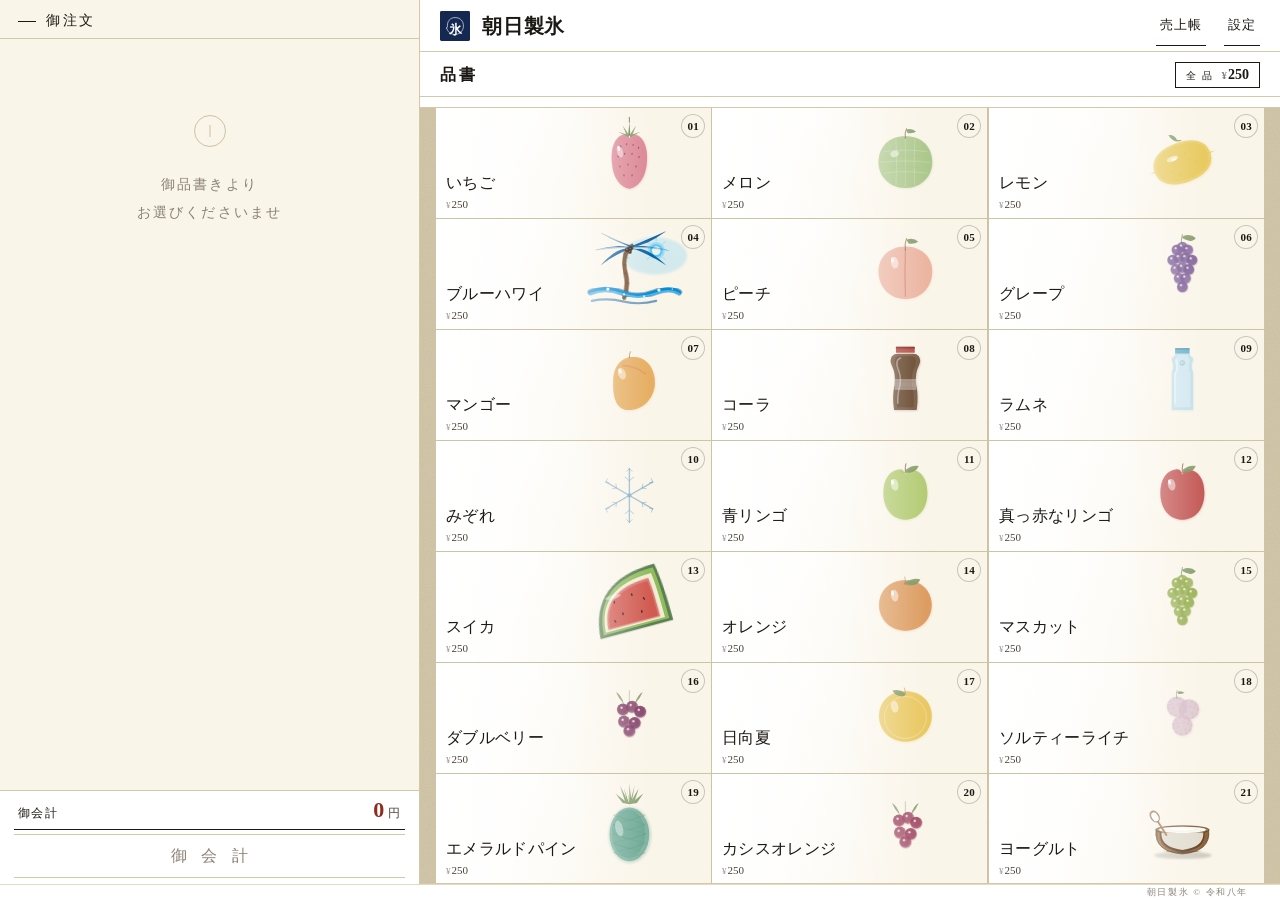
==== commit f7f4f5e8: "auto-save: 2026-04-28 00:05:08" ====
--- a/index.html
+++ b/index.html
@@ -47,23 +47,7 @@
           <!-- P1-11: 大金額は「円」suffix -->
           <div class="val"><span id="subtotal">0</span><span class="yen-suffix">円</span></div>
         </div>
-        <div class="receive-block">
-          <div class="receive-row">
-            <div class="lbl">お預かり</div>
-          </div>
-          <!-- お預かり: タップでモーダル展開。インラインのテンキー削除でカート領域拡大 -->
-          <button class="receive-display" id="received-display" type="button"
-                  data-action="open-received-modal"
-                  aria-label="お預かり金額を入力">
-            <span class="rec-yen">¥</span><span class="rec-val" id="received-val">0</span>
-            <span class="rec-hint">タップして入力</span>
-          </button>
-        </div>
-        <div class="change-row">
-          <div class="lbl">御釣銭</div>
-          <!-- P0-07: 釣銭は墨に戻し、¥ prefix維持 (小金額側) -->
-          <div class="val"><span class="yen">¥</span><span id="change">0</span></div>
-        </div>
+        <!-- お預かり/お釣り 機能廃止 (クライアント要望)。合計直下に直接 御会計 ボタン -->
         <button class="cta" id="checkout" disabled>御 会 計</button>
       </div>
     </aside>
--- a/style.css
+++ b/style.css
@@ -427,7 +427,30 @@
   width: 360px;
   max-width: 92vw;
   padding: 24px 28px;
-}
+  position: relative;
+  animation: modalFade 0.18s cubic-bezier(0.16, 1, 0.3, 1);
+}
+@keyframes modalFade {
+  from { opacity: 0; transform: translateY(8px); }
+  to { opacity: 1; transform: translateY(0); }
+}
+.modal-close {
+  position: absolute;
+  top: 8px;
+  right: 8px;
+  width: 36px;
+  height: 36px;
+  border: none;
+  background: transparent;
+  font-size: 22px;
+  color: var(--ink-3);
+  cursor: pointer;
+  font-family: var(--serif);
+  line-height: 1;
+  border-radius: 50%;
+  transition: background 0.15s, color 0.15s;
+}
+.modal-close:hover { background: var(--bg); color: var(--ink); }
 .received-display-large {
   background: var(--bg);
   border: 1px solid var(--ink);
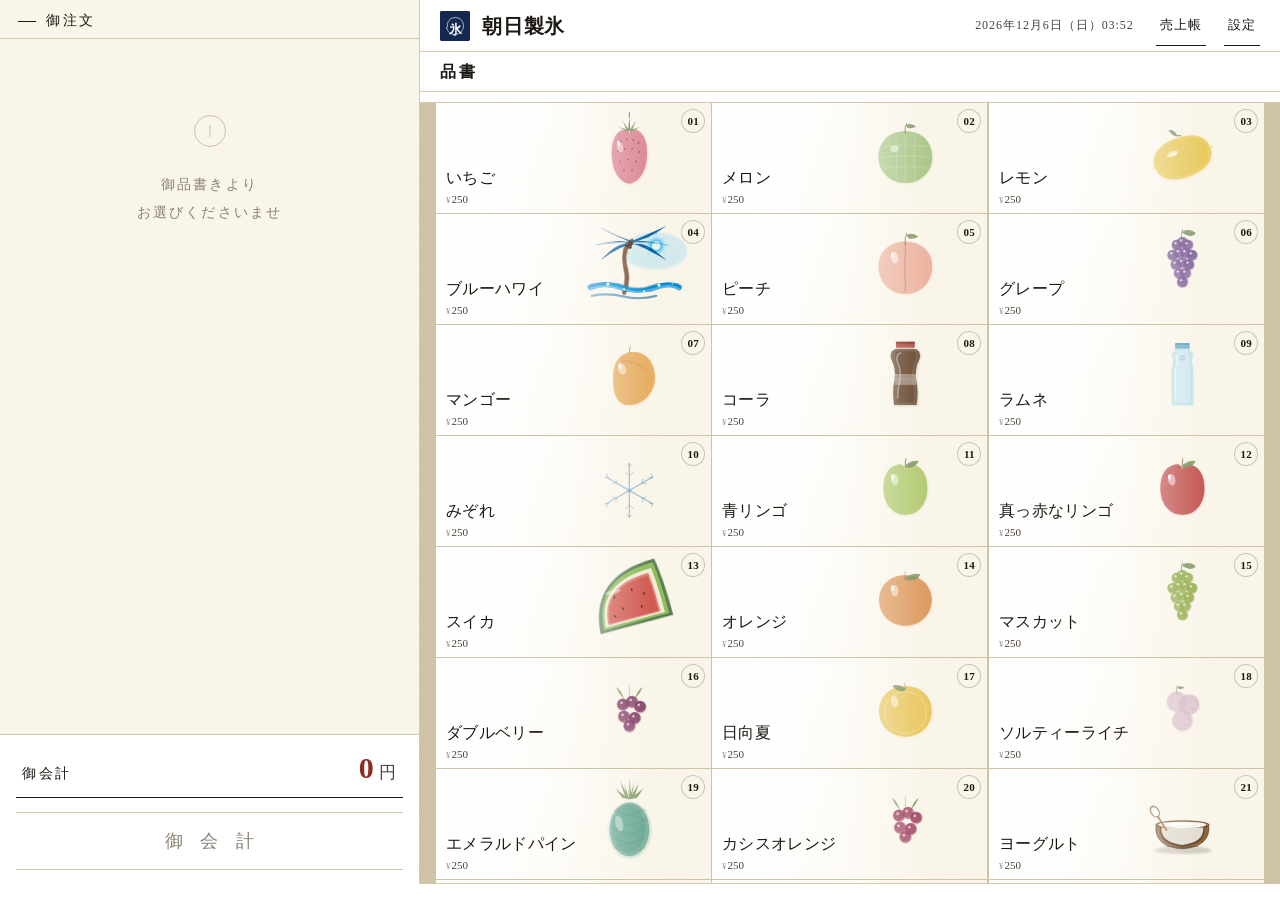
==== commit 15b88521: "auto-save: 2026-04-28 00:19:14" ====
--- a/index.html
+++ b/index.html
@@ -223,40 +223,11 @@
     </div>
   </div>
 
-  <!-- Footer (P2-23) -->
-  <footer class="app-footer">
-    <span class="app-footer-mark">朝日製氷 © 令和八年</span>
-  </footer>
+  <!-- Footer 削除 (CTA確実視認のため) -->
 
 </div>
 
-<!-- お預かり金額入力モーダル (アプリ内テンキー) -->
-<div class="modal-overlay" id="received-modal" role="dialog" aria-modal="true" aria-labelledby="received-modal-title">
-  <div class="modal modal-numpad">
-    <button class="modal-close" type="button" data-action="close-received-modal" aria-label="閉じる">×</button>
-    <div class="modal-title" id="received-modal-title">お預かり金額</div>
-    <div class="received-display-large">
-      <span class="rec-yen">¥</span><span class="rec-val" id="received-val-modal">0</span>
-    </div>
-    <div class="numpad" id="numpad">
-      <button class="np-btn" type="button" data-action="np-num" data-num="7">7</button>
-      <button class="np-btn" type="button" data-action="np-num" data-num="8">8</button>
-      <button class="np-btn" type="button" data-action="np-num" data-num="9">9</button>
-      <button class="np-btn np-fn" type="button" data-action="np-del" aria-label="一文字削除">⌫</button>
-      <button class="np-btn" type="button" data-action="np-num" data-num="4">4</button>
-      <button class="np-btn" type="button" data-action="np-num" data-num="5">5</button>
-      <button class="np-btn" type="button" data-action="np-num" data-num="6">6</button>
-      <button class="np-btn np-fn" type="button" data-action="np-clear" aria-label="消去">消</button>
-      <button class="np-btn" type="button" data-action="np-num" data-num="1">1</button>
-      <button class="np-btn" type="button" data-action="np-num" data-num="2">2</button>
-      <button class="np-btn" type="button" data-action="np-num" data-num="3">3</button>
-      <button class="np-btn" type="button" data-action="np-num" data-num="0">0</button>
-    </div>
-    <div class="modal-actions">
-      <button class="primary" type="button" data-action="close-received-modal">確定</button>
-    </div>
-  </div>
-</div>
+<!-- (お預かりモーダル削除済み — 機能廃止) -->
 
 <!-- Today's sales modal -->
 <div class="modal-overlay" id="today-modal">
--- a/style.css
+++ b/style.css
@@ -329,27 +329,27 @@
 /* P0-07: hover時の朱変色廃止 */
 .delete-btn:hover { color: var(--ink); border-bottom-color: var(--ink); }
 
-/* ========== Checkout (CTA確実視認のため最圧縮) ========== */
+/* ========== Checkout (お預かり/お釣り廃止 → 合計+CTA のみ) ========== */
 .checkout {
   background: var(--paper);
   border-top: 1px solid var(--line);
-  padding: 4px 14px 6px;         /* 8/16/10→4/14/6 でCTA確保 */
+  padding: 12px 16px 14px;
   flex-shrink: 0;
 }
 .totalbar {
   display: flex; justify-content: space-between; align-items: baseline;
-  padding: 2px 4px 6px;
+  padding: 4px 6px 12px;
   border-bottom: 1px solid var(--ink);
-  margin: 0 0 4px;
+  margin: 0 0 14px;              /* CTAとの呼吸 */
 }
 .totalbar .lbl {
   font-family: var(--serif);
-  font-size: 12px;
-  letter-spacing: 0.12em;
+  font-size: 14px;               /* 12→14 主役なので少し格上げ */
+  letter-spacing: 0.18em;
 }
 .totalbar .val {
   font-family: var(--num);
-  font-size: 22px; font-weight: 600;
+  font-size: 30px; font-weight: 600;       /* 22→30 主役級 */
   color: var(--shu-2);
   letter-spacing: 0.02em;
 }
@@ -564,7 +564,7 @@
 }
 .change-row .val .yen { font-size: 11px; opacity: 0.55; margin-right: 2px; }
 
-/* CTA: 確実視認のため最圧縮 */
+/* CTA: お預かり廃止後の主役。合計直下で確実に視認 + 大きく押せる */
 .cta {
   width: 100%;
   background: var(--ink);
@@ -572,16 +572,16 @@
   border-top: 1px solid var(--ink);
   border-bottom: 1px solid var(--ink);
   border-left: none; border-right: none;
-  padding: 10px;                 /* 12→10 */
-  font-family: var(--serif);
-  font-size: 16px;
+  padding: 16px;
+  font-family: var(--serif);
+  font-size: 18px;
   font-weight: 400;
-  letter-spacing: 0.32em;
-  text-indent: 0.32em;
+  letter-spacing: 0.36em;
+  text-indent: 0.36em;
   cursor: pointer;
   transition: background 0.2s;
   position: relative;
-  min-height: 44px;              /* 52→44 */
+  min-height: 56px;              /* 主役級 + WCAG 44pt超え */
 }
 .cta::after {
   content: '';
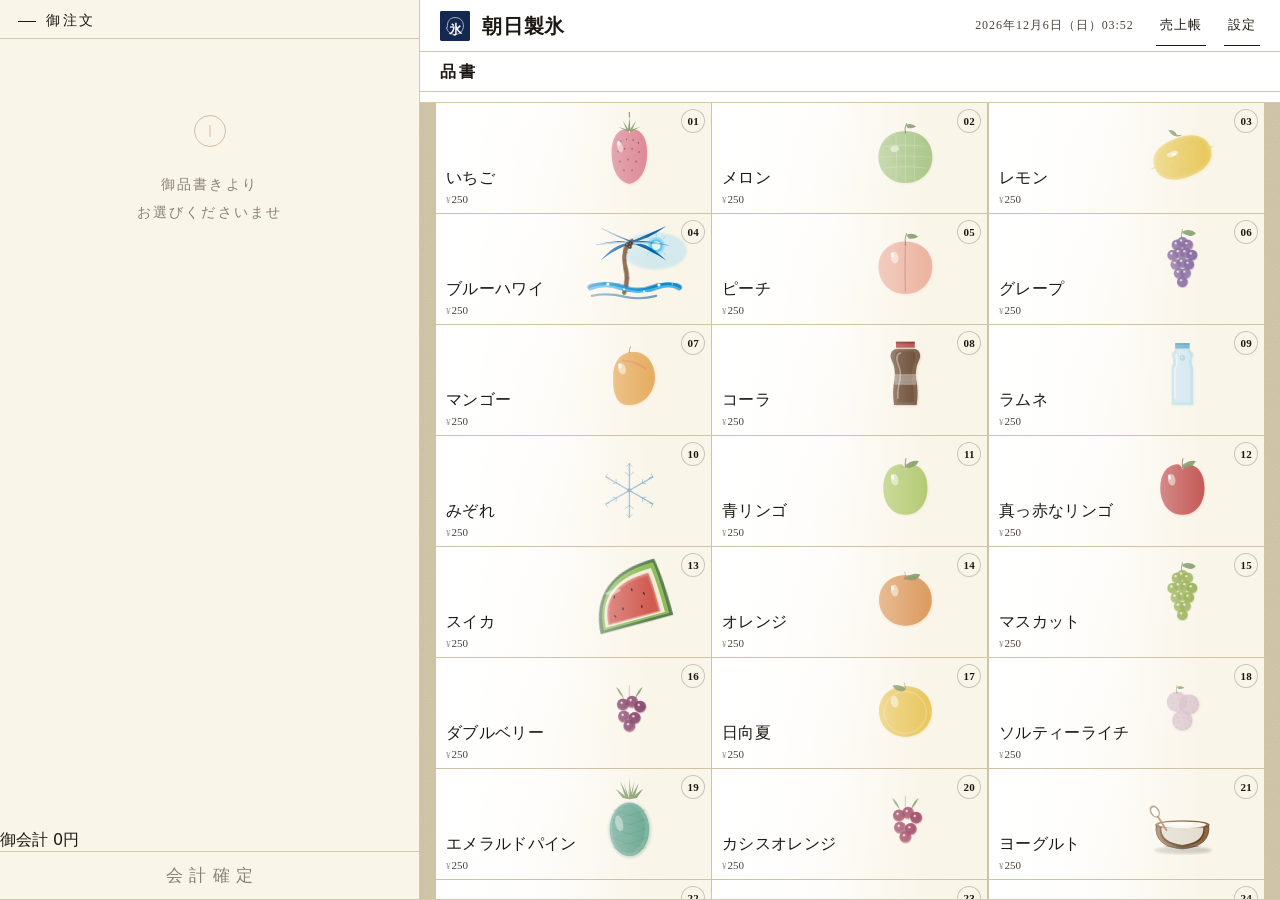
==== commit 16f94851: "auto-save: 2026-04-28 00:29:57" ====
--- a/index.html
+++ b/index.html
@@ -41,14 +41,12 @@
         <!-- P0-08: section-en 廃止 -->
       </div>
       <div class="cart-list" id="cart-list"></div>
-      <div class="checkout">
-        <div class="totalbar">
-          <div class="lbl">御会計</div>
-          <!-- P1-11: 大金額は「円」suffix -->
-          <div class="val"><span id="subtotal">0</span><span class="yen-suffix">円</span></div>
-        </div>
-        <!-- お預かり/お釣り 機能廃止 (クライアント要望)。合計直下に直接 御会計 ボタン -->
-        <button class="cta" id="checkout" disabled>御 会 計</button>
+      <!-- 横一列統合バー: [御会計 label] [金額 中央] [会計確定 黒ボタン]
+           CTA見切れの構造的解消 — 縦積み廃止 -->
+      <div class="checkout-bar">
+        <span class="lbl">御会計</span>
+        <span class="val"><span id="subtotal">0</span><span class="yen-suffix">円</span></span>
+        <button class="cta" id="checkout" disabled>会計確定</button>
       </div>
     </aside>
 
--- a/style.css
+++ b/style.css
@@ -87,7 +87,7 @@
 
 .app {
   display: grid;
-  grid-template-rows: 1fr 16px;            /* ヘッダーは flavor-panel 内へ移動。最上段はviewが直接占有 */
+  grid-template-rows: 1fr;                /* footer 廃止 — viewが画面全体を占有 */
   height: 100vh;
   height: 100dvh;
   width: 100%;
@@ -95,6 +95,9 @@
   margin: 0 auto;
   background: var(--paper);
   overflow: hidden;
+  /* Hitab Android ナビバー / iPad ホームインジケーター回避 (max で 24px 最低保証) */
+  padding-bottom: max(24px, env(safe-area-inset-bottom, 0px));
+  box-sizing: border-box;
 }
 
 /* ========== Header (flavor-panel 内に配置されるブランドバー) ========== */
@@ -329,27 +332,27 @@
 /* P0-07: hover時の朱変色廃止 */
 .delete-btn:hover { color: var(--ink); border-bottom-color: var(--ink); }
 
-/* ========== Checkout (お預かり/お釣り廃止 → 合計+CTA のみ) ========== */
+/* ========== Checkout (CTA絶対視認 — 合計+CTA最圧縮) ========== */
 .checkout {
   background: var(--paper);
   border-top: 1px solid var(--line);
-  padding: 12px 16px 14px;
+  padding: 8px 16px 4px;         /* 12/16/14 → 8/16/4 (下padding大幅削減) */
   flex-shrink: 0;
 }
 .totalbar {
   display: flex; justify-content: space-between; align-items: baseline;
-  padding: 4px 6px 12px;
+  padding: 2px 6px 8px;          /* 4/6/12 → 2/6/8 */
   border-bottom: 1px solid var(--ink);
-  margin: 0 0 14px;              /* CTAとの呼吸 */
+  margin: 0 0 8px;               /* 14→8 */
 }
 .totalbar .lbl {
   font-family: var(--serif);
-  font-size: 14px;               /* 12→14 主役なので少し格上げ */
+  font-size: 13px;
   letter-spacing: 0.18em;
 }
 .totalbar .val {
   font-family: var(--num);
-  font-size: 30px; font-weight: 600;       /* 22→30 主役級 */
+  font-size: 26px; font-weight: 600;       /* 30→26 */
   color: var(--shu-2);
   letter-spacing: 0.02em;
 }
@@ -564,7 +567,7 @@
 }
 .change-row .val .yen { font-size: 11px; opacity: 0.55; margin-right: 2px; }
 
-/* CTA: お預かり廃止後の主役。合計直下で確実に視認 + 大きく押せる */
+/* CTA: 合計直下・確実視認。タッチ44pt+保ちつつ最圧縮 */
 .cta {
   width: 100%;
   background: var(--ink);
@@ -572,16 +575,16 @@
   border-top: 1px solid var(--ink);
   border-bottom: 1px solid var(--ink);
   border-left: none; border-right: none;
-  padding: 16px;
-  font-family: var(--serif);
-  font-size: 18px;
+  padding: 12px;                 /* 16→12 */
+  font-family: var(--serif);
+  font-size: 17px;               /* 18→17 */
   font-weight: 400;
   letter-spacing: 0.36em;
   text-indent: 0.36em;
   cursor: pointer;
   transition: background 0.2s;
   position: relative;
-  min-height: 56px;              /* 主役級 + WCAG 44pt超え */
+  min-height: 48px;              /* 56→48 (WCAG 44pt+ 維持) */
 }
 .cta::after {
   content: '';
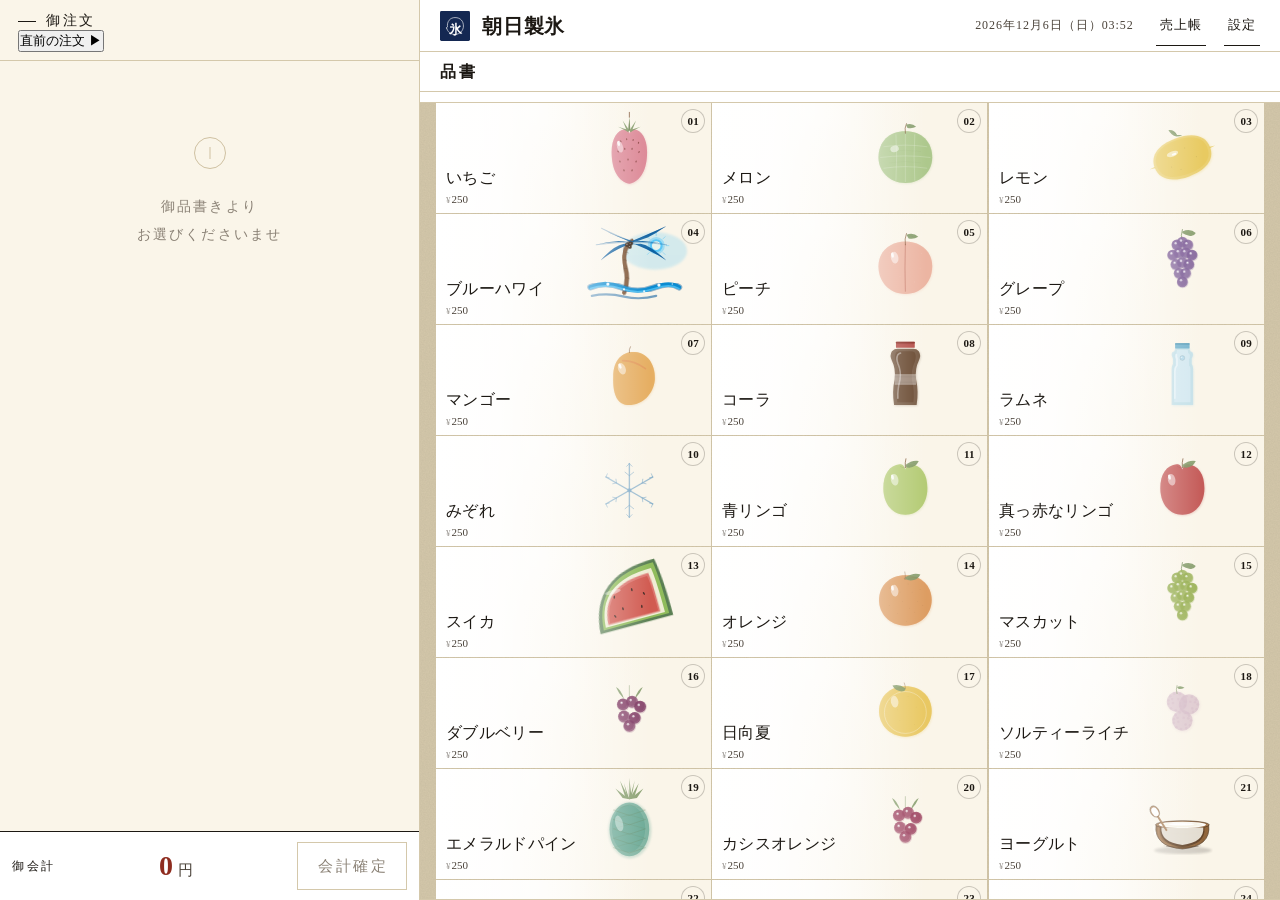
==== commit f248ca64: "auto-save: 2026-04-29 20:01:18" ====
--- a/index.html
+++ b/index.html
@@ -38,7 +38,8 @@
     <aside class="cart-panel">
       <div class="cart-header">
         <div class="section-label">御注文</div>
-        <!-- P0-08: section-en 廃止 -->
+        <!-- v19: 直前注文プレビュートグル。current時=「直前の注文 ▶」/ previous時=「◀ 現在に戻る」 -->
+        <button class="cart-mode-btn" data-action="toggle-cart-mode" type="button">直前の注文 ▶</button>
       </div>
       <div class="cart-list" id="cart-list"></div>
       <!-- 横一列統合バー: [御会計 label] [金額 中央] [会計確定 黒ボタン]
--- a/style.css
+++ b/style.css
@@ -70,7 +70,7 @@
 }
 
 /* P1-10: 全数字に tabular + lining */
-.item-price, .totalbar .val, .flavor-priceTag, .bd-row,
+.item-price, .checkout-bar .val, .flavor-priceTag, .bd-row,
 .total-card .val, .receive-input, .change-row .val,
 #ledger-total, #today-total, .quick-btn, .clock,
 .breakdown-table, .price-input, .date-input, .bd-total .val,
@@ -161,25 +161,12 @@
 /* P0-07: hover時の朱変色廃止。罫線濃度のみで表現 */
 .ledger-link:hover { border-bottom-color: var(--ink); border-bottom-width: 2px; }
 
-/* ========== Footer (P2-23) ========== */
-.app-footer {
-  display: flex;
-  align-items: center;
-  justify-content: flex-end;
-  padding: 0 32px;
-  border-top: 1px solid var(--hairline);
-  background: var(--paper);
-}
-.app-footer-mark {
-  font-family: var(--serif);
-  font-size: 9px;
-  color: var(--ink-3);
-  letter-spacing: 0.18em;
-}
-
 /* ========== Views ========== */
 .view { display: none; min-height: 0; }
-.view.active { display: grid; }
+/* ★ grid-template-rows: 1fr を必ず指定。
+   未指定だと grid-auto-rows: auto により内部行がコンテンツ高に依存。
+   結果、カート品数が多いと行がはみ出し、.app overflow:hidden で底部クリップ → 会計確定ボタン消失バグ */
+.view.active { display: grid; grid-template-rows: 1fr; min-height: 0; }
 /* 実画面幅に追従。最小340px (チェックアウトが収まる最小)、最大420px、画面の34%目安 */
 .view-pos { grid-template-columns: minmax(0, clamp(340px, 34vw, 420px)) minmax(0, 1fr); }
 .view-ledger, .view-settings { grid-template-columns: 1fr; }
@@ -190,6 +177,8 @@
   background: var(--bg);
   border-right: 1px solid var(--line);
   min-height: 0;
+  height: 100%;                        /* グリッド行内で確実にストレッチ */
+  overflow: hidden;                    /* 内部スクロールはcart-listに委譲 */
 }
 
 /* 余白リズム圧縮版: ユーザー要求「カート部分も上下に動かさず全表示」優先 */
@@ -271,23 +260,24 @@
 }
 .item-price .yen { font-size: 11px; opacity: 0.65; margin-right: 1px; }
 
-.toppings { display: flex; gap: 4px; margin-top: 5px; flex-wrap: wrap; }
+.toppings { display: flex; gap: 3px; margin-top: 5px; flex-wrap: wrap; }
+/* 4個1列レイアウト (v19): basis 25% - 3px (gap比例) */
 .topping-chip {
-  flex: 1 1 calc(33.333% - 3px);
+  flex: 1 1 calc(25% - 3px);
   min-width: 0;
   background: var(--paper);
   border: 1px solid var(--line);
-  padding: 4px 3px;              /* 7/4 → 4/3 */
-  font-size: 10px;               /* 11→10 */
+  padding: 4px 2px;              /* 4/3 → 4/2 (4個並びでパディング微圧縮) */
+  font-size: 10px;
   color: var(--ink-2);
   cursor: pointer;
   text-align: center;
   transition: border-color 0.15s, box-shadow 0.15s;
-  letter-spacing: 0.04em;
-  line-height: 1.3;
+  letter-spacing: 0.02em;        /* 0.04→0.02 (4個並び字詰め) */
+  line-height: 1.25;
   font-weight: 500;
   position: relative;
-  min-height: 28px;              /* 32→28 5item視認のため */
+  min-height: 30px;
   font-family: var(--sans);
 }
 .topping-chip:hover { border-color: var(--ink-3); }
@@ -333,31 +323,40 @@
 .delete-btn:hover { color: var(--ink); border-bottom-color: var(--ink); }
 
 /* ========== Checkout (CTA絶対視認 — 合計+CTA最圧縮) ========== */
-.checkout {
-  background: var(--paper);
-  border-top: 1px solid var(--line);
-  padding: 8px 16px 4px;         /* 12/16/14 → 8/16/4 (下padding大幅削減) */
+/* 横一列バー: 御会計ラベル + 金額(主役・中央) + 会計確定黒ボタン
+   縦積み廃止により CTA 見切れを構造的に解消 */
+.checkout-bar {
+  display: flex;
+  align-items: center;
+  gap: 10px;
+  padding: 10px 12px;
+  border-top: 1px solid var(--ink);
+  background: var(--paper);
   flex-shrink: 0;
-}
-.totalbar {
-  display: flex; justify-content: space-between; align-items: baseline;
-  padding: 2px 6px 8px;          /* 4/6/12 → 2/6/8 */
-  border-bottom: 1px solid var(--ink);
-  margin: 0 0 8px;               /* 14→8 */
-}
-.totalbar .lbl {
-  font-family: var(--serif);
-  font-size: 13px;
-  letter-spacing: 0.18em;
-}
-.totalbar .val {
-  font-family: var(--num);
-  font-size: 26px; font-weight: 600;       /* 30→26 */
+  min-height: 64px;
+}
+.checkout-bar .lbl {
+  font-family: var(--serif);
+  font-size: 12px;                         /* 主役は金額。ラベルは控えめに */
+  letter-spacing: 0.22em;
+  color: var(--ink);
+  flex-shrink: 0;
+}
+.checkout-bar .val {
+  font-family: var(--num);
+  font-size: 28px;                         /* 主役: 朱赤の大金額 */
+  font-weight: 600;
   color: var(--shu-2);
   letter-spacing: 0.02em;
+  flex: 1 1 auto;
+  text-align: center;
+  min-width: 0;
+  white-space: nowrap;
+  overflow: hidden;
+  text-overflow: ellipsis;
 }
 /* P1-11: 大金額は ¥ → 「円」suffix */
-.totalbar .val .yen-suffix,
+.checkout-bar .val .yen-suffix,
 .total-card .val .yen-suffix,
 .bd-total .val .yen-suffix,
 #today-total + .yen-suffix {
@@ -567,49 +566,38 @@
 }
 .change-row .val .yen { font-size: 11px; opacity: 0.55; margin-right: 2px; }
 
-/* CTA: 合計直下・確実視認。タッチ44pt+保ちつつ最圧縮 */
+/* 会計確定ボタン: checkout-bar 内インライン配置。Apple HIG 48pt 親指タップ最適化 */
 .cta {
-  width: 100%;
+  flex-shrink: 0;
   background: var(--ink);
   color: var(--bg);
-  border-top: 1px solid var(--ink);
-  border-bottom: 1px solid var(--ink);
-  border-left: none; border-right: none;
-  padding: 12px;                 /* 16→12 */
-  font-family: var(--serif);
-  font-size: 17px;               /* 18→17 */
-  font-weight: 400;
-  letter-spacing: 0.36em;
-  text-indent: 0.36em;
+  border: 1px solid var(--ink);
+  padding: 12px 18px;
+  font-family: var(--serif);
+  font-size: 15px;
+  font-weight: 500;
+  letter-spacing: 0.16em;
+  text-indent: 0.16em;
   cursor: pointer;
   transition: background 0.2s;
-  position: relative;
-  min-height: 48px;              /* 56→48 (WCAG 44pt+ 維持) */
-}
-.cta::after {
-  content: '';
-  position: absolute;
-  right: 18px; top: 50%;
-  width: 4px; height: 4px;       /* P0-06: 4px朱三角 */
-  background: var(--shu);
-  transform: translateY(-50%) rotate(45deg);
-}
-/* P0-07: hover時の朱反転を更に濃い墨に */
+  min-height: 48px;
+  white-space: nowrap;
+}
 .cta:hover { background: #0E0A06; }
 .cta:disabled {
   background: transparent;
   color: var(--ink-3);
-  border-top-color: var(--line);
-  border-bottom-color: var(--line);
+  border-color: var(--line);
   cursor: not-allowed;
 }
-.cta:disabled::after { display: none; }
 .cta:disabled:hover { background: transparent; }
 
 /* ========== Flavor Grid ========== */
 .flavor-panel {
   display: flex; flex-direction: column;
   min-height: 0;
+  height: 100%;                        /* グリッド行内で確実にストレッチ */
+  overflow: hidden;
   background: var(--paper);
 }
 /* flavor-header: ヘッダーをスリムに (ユーザー要求: レモンの上に全要素が収まる) */
